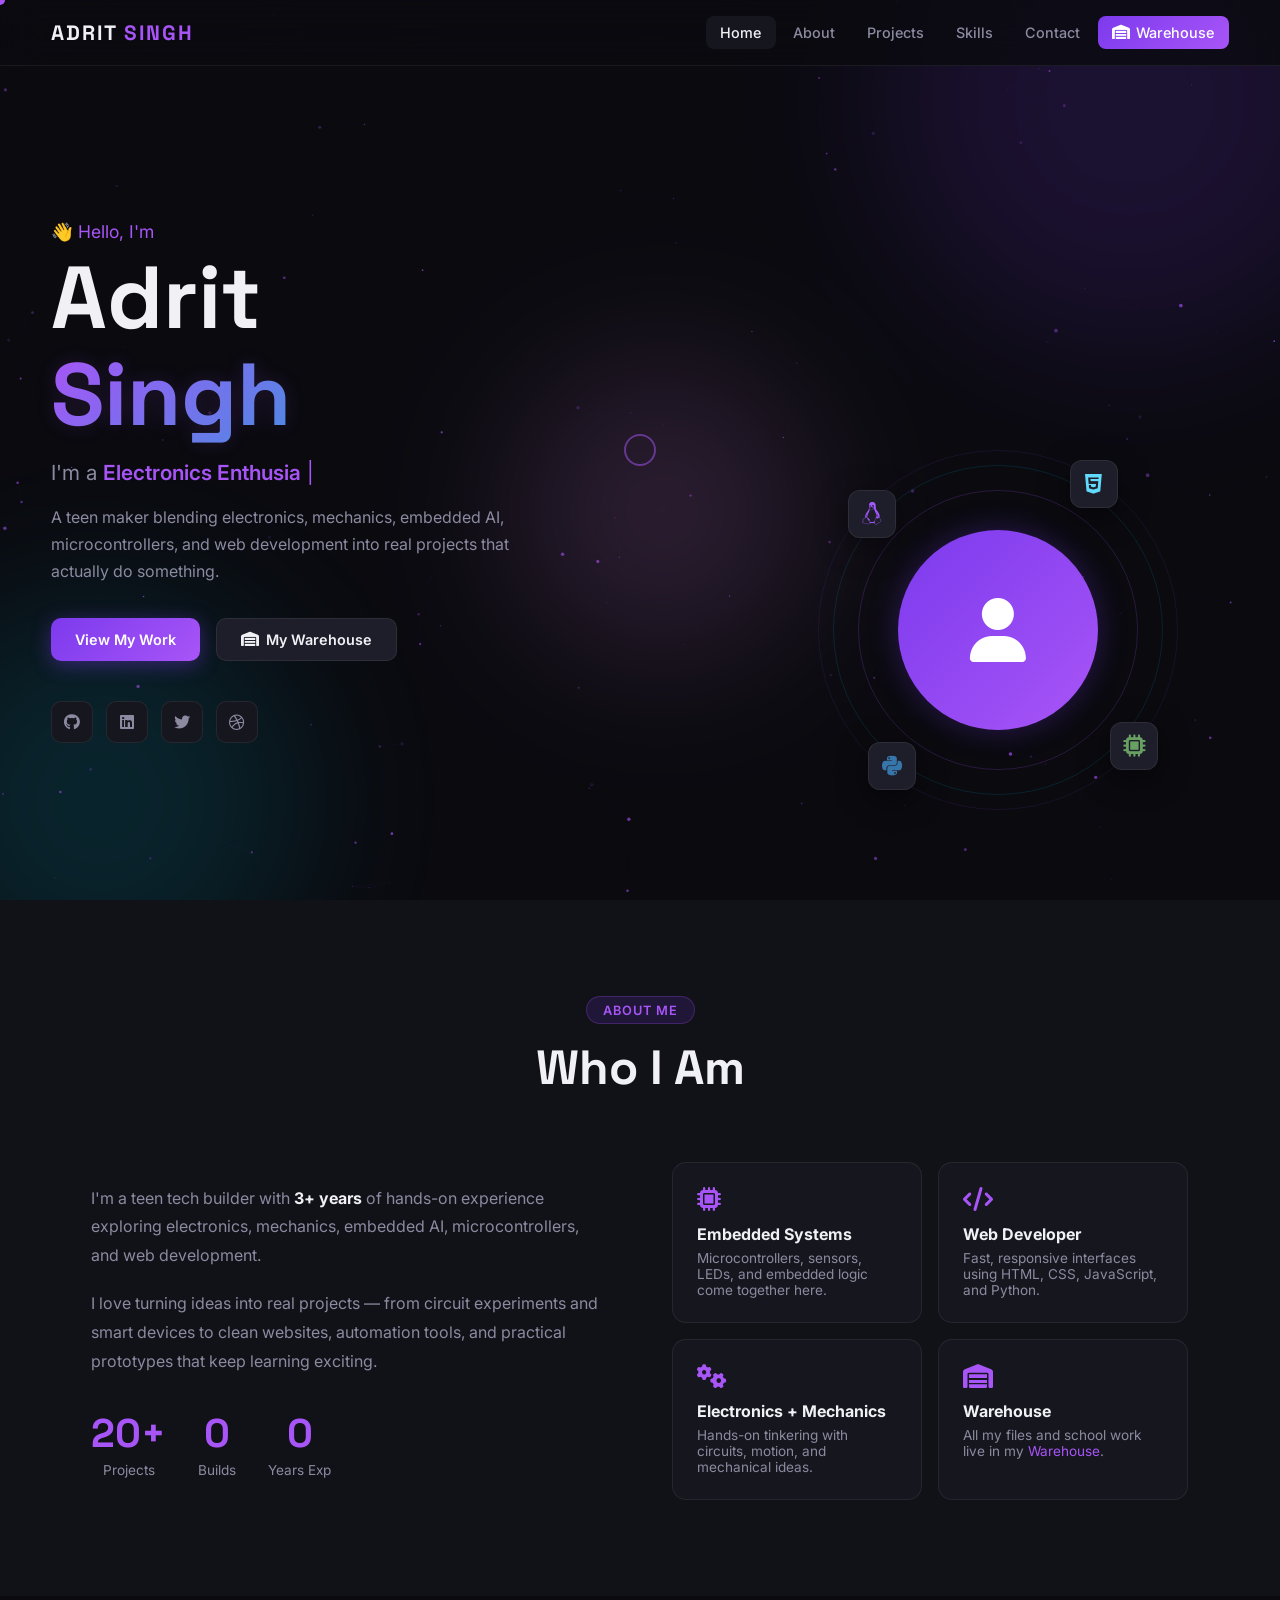
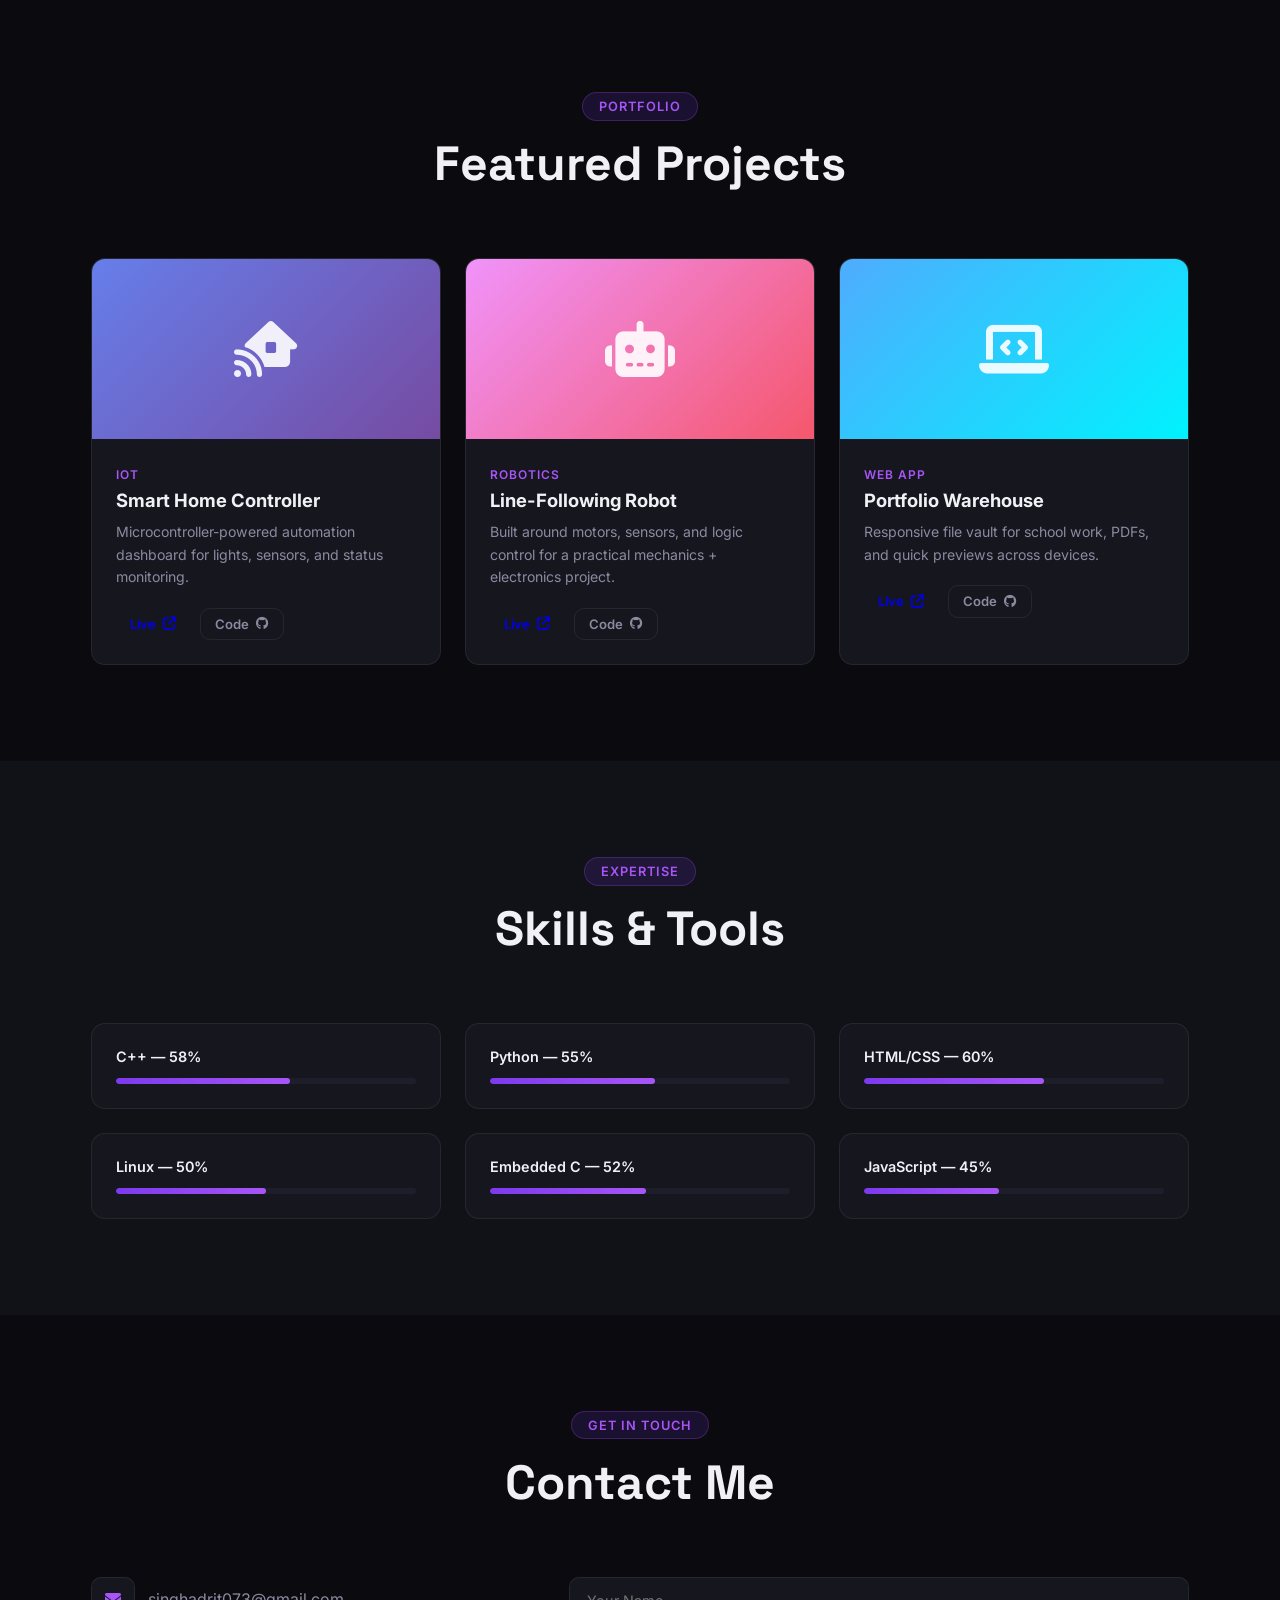
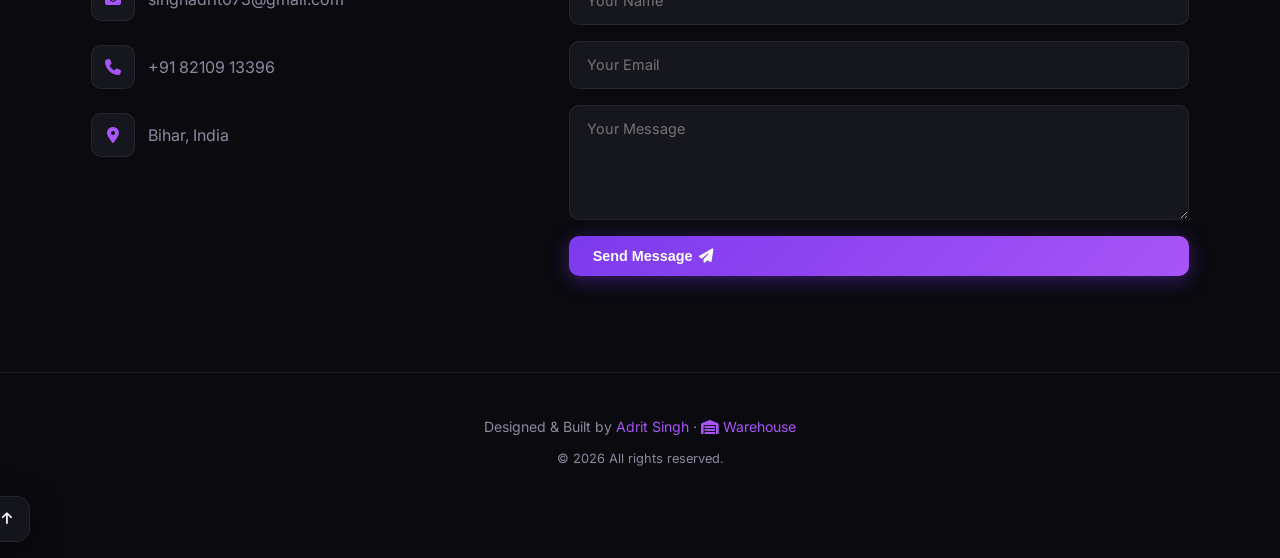
==== index.html @ b6037bd4 "Initial portfolio website" ====
<!DOCTYPE html>
<html lang="en">
<head>
  <meta charset="UTF-8" />
  <meta name="viewport" content="width=device-width, initial-scale=1.0"/>
  <title>Adrit Singh — Portfolio</title>
  <link rel="preconnect" href="https://fonts.googleapis.com">
  <link rel="preconnect" href="https://fonts.gstatic.com" crossorigin>
  <link rel="stylesheet" href="css/style.css"/>
  <link href="https://fonts.googleapis.com/css2?family=Inter:wght@300;400;600;800&family=Space+Grotesk:wght@400;700&display=swap" rel="stylesheet"/>
  <link rel="stylesheet" href="https://cdnjs.cloudflare.com/ajax/libs/font-awesome/6.5.0/css/all.min.css"/>
</head>
<body>

  <div class="preloader" id="preloader" aria-hidden="true">
    <div class="preloader-card">
      <div class="preloader-mark">AS</div>
      <div class="preloader-bar"><span></span></div>
      <p>Loading Adrit Singh’s workspace...</p>
    </div>
  </div>
  <div class="scroll-progress"><span id="scrollProgress"></span></div>

  <!-- ░░ CURSOR ░░ -->
  <div class="cursor"></div>
  <div class="cursor-follower"></div>

  <!-- ░░ NAVBAR ░░ -->
  <nav class="navbar" id="navbar">
    <div class="nav-logo">
      <span class="logo-text">ADRIT <span class="accent">SINGH</span></span>
    </div>
    <ul class="nav-links">
      <li><a href="#home" class="nav-link active">Home</a></li>
      <li><a href="#about" class="nav-link">About</a></li>
      <li><a href="#projects" class="nav-link">Projects</a></li>
      <li><a href="#skills" class="nav-link">Skills</a></li>
      <li><a href="#contact" class="nav-link">Contact</a></li>
      <li><a href="warehouse.html" class="nav-link nav-warehouse"><i class="fa-solid fa-warehouse"></i> Warehouse</a></li>
    </ul>
    <div class="hamburger" id="hamburger">
      <span></span><span></span><span></span>
    </div>
  </nav>

  <!-- ░░ HERO ░░ -->
  <section class="hero" id="home">
    <div class="hero-bg">
      <div class="blob blob-1"></div>
      <div class="blob blob-2"></div>
      <div class="blob blob-3"></div>
      <canvas id="particles"></canvas>
    </div>
    <div class="hero-content">
      <p class="hero-greeting animate-in">👋 Hello, I'm</p>
      <h1 class="hero-name animate-in delay-1">
        <span class="name-first">Adrit</span>
        <span class="name-last">Singh</span>
      </h1>
      <div class="hero-role animate-in delay-2">
        <span class="role-prefix">I'm a </span>
        <span class="typewriter" id="typewriter"></span>
        <span class="cursor-blink">|</span>
      </div>
      <p class="hero-desc animate-in delay-3">
        A teen maker blending electronics, mechanics, embedded AI, microcontrollers, and web development into real projects that actually do something.
      </p>
      <div class="hero-cta animate-in delay-4">
        <a href="#projects" class="btn btn-primary">View My Work</a>
        <a href="warehouse.html" class="btn btn-secondary"><i class="fa-solid fa-warehouse"></i> My Warehouse</a>
      </div>
      <div class="hero-socials animate-in delay-5">
        <a href="#" class="social-icon"><i class="fab fa-github"></i></a>
        <a href="#" class="social-icon"><i class="fab fa-linkedin"></i></a>
        <a href="#" class="social-icon"><i class="fab fa-twitter"></i></a>
        <a href="#" class="social-icon"><i class="fab fa-dribbble"></i></a>
      </div>
    </div>
    <div class="hero-visual animate-in delay-3">
      <div class="avatar-container">
        <div class="avatar-ring ring-1"></div>
        <div class="avatar-ring ring-2"></div>
        <div class="avatar-ring ring-3"></div>
        <div class="avatar-img">
          <i class="fa-solid fa-user"></i>
        </div>
        <div class="tech-bubble b1"><i class="fa-brands fa-html5"></i></div>
        <div class="tech-bubble b2"><i class="fa-solid fa-microchip"></i></div>
        <div class="tech-bubble b3"><i class="fa-brands fa-python"></i></div>
        <div class="tech-bubble b4"><i class="fa-brands fa-linux"></i></div>
      </div>
    </div>
  </section>

  <!-- ░░ ABOUT ░░ -->
  <section class="about section" id="about">
    <div class="container">
      <div class="section-header">
        <span class="section-tag">About Me</span>
        <h2 class="section-title">Who I Am</h2>
      </div>
      <div class="about-grid">
        <div class="about-text">
          <p>I'm a teen tech builder with <strong>3+ years</strong> of hands-on experience exploring electronics, mechanics, embedded AI, microcontrollers, and web development.</p>
          <p>I love turning ideas into real projects — from circuit experiments and smart devices to clean websites, automation tools, and practical prototypes that keep learning exciting.</p>
          <div class="about-stats">
            <div class="stat"><span class="stat-num" data-target="20">0</span><span class="stat-label">Projects</span></div>
            <div class="stat"><span class="stat-num" data-target="12">0</span><span class="stat-label">Builds</span></div>
            <div class="stat"><span class="stat-num" data-target="3">0</span><span class="stat-label">Years Exp</span></div>
          </div>
        </div>
        <div class="about-cards">
          <div class="info-card"><i class="fa-solid fa-microchip"></i><h4>Embedded Systems</h4><p>Microcontrollers, sensors, LEDs, and embedded logic come together here.</p></div>
          <div class="info-card"><i class="fa-solid fa-code"></i><h4>Web Developer</h4><p>Fast, responsive interfaces using HTML, CSS, JavaScript, and Python.</p></div>
          <div class="info-card"><i class="fa-solid fa-gears"></i><h4>Electronics + Mechanics</h4><p>Hands-on tinkering with circuits, motion, and mechanical ideas.</p></div>
          <div class="info-card"><i class="fa-solid fa-warehouse"></i><h4>Warehouse</h4><p>All my files and school work live in my <a href="warehouse.html">Warehouse</a>.</p></div>
        </div>
      </div>
    </div>
  </section>

  <!-- ░░ PROJECTS ░░ -->
  <section class="projects section" id="projects">
    <div class="container">
      <div class="section-header">
        <span class="section-tag">Portfolio</span>
        <h2 class="section-title">Featured Projects</h2>
      </div>
      <div class="projects-grid">
        <div class="project-card" data-tilt>
          <div class="project-img" style="background: linear-gradient(135deg,#667eea,#764ba2)">
            <i class="fa-solid fa-house-signal"></i>
          </div>
          <div class="project-info">
            <span class="project-tag">IoT</span>
            <h3>Smart Home Controller</h3>
            <p>Microcontroller-powered automation dashboard for lights, sensors, and status monitoring.</p>
            <div class="project-links">
              <a href="#" class="btn btn-sm">Live <i class="fa-solid fa-arrow-up-right-from-square"></i></a>
              <a href="#" class="btn btn-sm btn-ghost">Code <i class="fab fa-github"></i></a>
            </div>
          </div>
        </div>
        <div class="project-card" data-tilt>
          <div class="project-img" style="background: linear-gradient(135deg,#f093fb,#f5576c)">
            <i class="fa-solid fa-robot"></i>
          </div>
          <div class="project-info">
            <span class="project-tag">Robotics</span>
            <h3>Line-Following Robot</h3>
            <p>Built around motors, sensors, and logic control for a practical mechanics + electronics project.</p>
            <div class="project-links">
              <a href="#" class="btn btn-sm">Live <i class="fa-solid fa-arrow-up-right-from-square"></i></a>
              <a href="#" class="btn btn-sm btn-ghost">Code <i class="fab fa-github"></i></a>
            </div>
          </div>
        </div>
        <div class="project-card" data-tilt>
          <div class="project-img" style="background: linear-gradient(135deg,#4facfe,#00f2fe)">
            <i class="fa-solid fa-laptop-code"></i>
          </div>
          <div class="project-info">
            <span class="project-tag">Web App</span>
            <h3>Portfolio Warehouse</h3>
            <p>Responsive file vault for school work, PDFs, and quick previews across devices.</p>
            <div class="project-links">
              <a href="#" class="btn btn-sm">Live <i class="fa-solid fa-arrow-up-right-from-square"></i></a>
              <a href="#" class="btn btn-sm btn-ghost">Code <i class="fab fa-github"></i></a>
            </div>
          </div>
        </div>
      </div>
    </div>
  </section>

  <!-- ░░ SKILLS ░░ -->
  <section class="skills section" id="skills">
    <div class="container">
      <div class="section-header">
        <span class="section-tag">Expertise</span>
        <h2 class="section-title">Skills & Tools</h2>
      </div>
      <div class="skills-grid">
        <div class="skill-item" data-skill="C++" data-level="58"><div class="skill-bar"><div class="skill-fill"></div></div></div>
        <div class="skill-item" data-skill="Python" data-level="55"><div class="skill-bar"><div class="skill-fill"></div></div></div>
        <div class="skill-item" data-skill="HTML/CSS" data-level="60"><div class="skill-bar"><div class="skill-fill"></div></div></div>
        <div class="skill-item" data-skill="Linux" data-level="50"><div class="skill-bar"><div class="skill-fill"></div></div></div>
        <div class="skill-item" data-skill="Embedded C" data-level="52"><div class="skill-bar"><div class="skill-fill"></div></div></div>
        <div class="skill-item" data-skill="JavaScript" data-level="45"><div class="skill-bar"><div class="skill-fill"></div></div></div>
      </div>
    </div>
  </section>

  <!-- ░░ CONTACT ░░ -->
  <section class="contact section" id="contact">
    <div class="container">
      <div class="section-header">
        <span class="section-tag">Get In Touch</span>
        <h2 class="section-title">Contact Me</h2>
      </div>
      <div class="contact-grid">
        <div class="contact-info">
          <a class="contact-item" href="mailto:singhadrit073@gmail.com"><i class="fa-solid fa-envelope"></i><span>singhadrit073@gmail.com</span></a>
          <a class="contact-item" href="tel:+918210913396"><i class="fa-solid fa-phone"></i><span>+91 82109 13396</span></a>
          <div class="contact-item"><i class="fa-solid fa-location-dot"></i><span>Bihar, India</span></div>
        </div>
        <form class="contact-form" id="contactForm">
          <input type="text" placeholder="Your Name" class="form-input" required/>
          <input type="email" placeholder="Your Email" class="form-input" required/>
          <textarea placeholder="Your Message" class="form-input form-textarea" rows="5" required></textarea>
          <button type="submit" class="btn btn-primary">Send Message <i class="fa-solid fa-paper-plane"></i></button>
        </form>
      </div>
    </div>
  </section>

  <!-- ░░ FOOTER ░░ -->
  <footer class="footer">
    <p>Designed & Built by <span class="accent">Adrit Singh</span> · <a href="warehouse.html"><i class="fa-solid fa-warehouse"></i> Warehouse</a></p>
    <p class="footer-copy">© 2026 All rights reserved.</p>
  </footer>

  <button class="back-to-top" id="backToTop" aria-label="Back to top"><i class="fa-solid fa-arrow-up"></i></button>

  <script src="js/main.js"></script>
</body>
</html>
---- css/style.css ----
/* ===== RESET & BASE ===== */
*, *::before, *::after { margin: 0; padding: 0; box-sizing: border-box; }

:root {
  --bg:        #0a0a0f;
  --bg2:       #111118;
  --surface:   #16161f;
  --surface2:  #1e1e2a;
  --border:    rgba(255,255,255,0.07);
  --accent:    #7c3aed;
  --accent2:   #a855f7;
  --accent3:   #06b6d4;
  --text:      #f1f0f5;
  --text-muted:#8b8aa0;
  --success:   #10b981;
  --warning:   #f59e0b;
  --danger:    #ef4444;
  --radius:    14px;
  --shadow:    0 8px 32px rgba(0,0,0,0.4);
  --glow:      0 0 30px rgba(124,58,237,0.3);
}

html { scroll-behavior: smooth; }

body {
  font-family: 'Inter', sans-serif;
  background: var(--bg);
  color: var(--text);
  overflow-x: hidden;
  cursor: none;
}

/* ===== SCROLLBAR ===== */
::-webkit-scrollbar { width: 6px; }
::-webkit-scrollbar-track { background: var(--bg); }
::-webkit-scrollbar-thumb { background: var(--accent); border-radius: 3px; }

/* ===== SELECTION ===== */
::selection { background: var(--accent); color: #fff; }

/* ===== CUSTOM CURSOR ===== */
.cursor {
  width: 10px; height: 10px;
  background: var(--accent2);
  border-radius: 50%;
  position: fixed; top: 0; left: 0;
  pointer-events: none;
  z-index: 10000;
  transform: translate(-50%,-50%);
  transition: transform 0.1s, width 0.2s, height 0.2s, background 0.2s;
}
.cursor-follower {
  width: 32px; height: 32px;
  border: 2px solid rgba(168,85,247,0.5);
  border-radius: 50%;
  position: fixed; top: 0; left: 0;
  pointer-events: none;
  z-index: 9999;
  transform: translate(-50%,-50%);
  transition: transform 0.12s ease, width 0.2s, height 0.2s;
}
body:has(a:hover) .cursor,
body:has(button:hover) .cursor { width: 20px; height: 20px; background: var(--accent); }
body:has(a:hover) .cursor-follower,
body:has(button:hover) .cursor-follower { width: 50px; height: 50px; border-color: var(--accent); }

/* ===== NAVBAR ===== */
.navbar {
  position: fixed; top: 0; left: 0; right: 0;
  display: flex; align-items: center; justify-content: space-between;
  padding: 1rem 4%;
  background: rgba(10,10,15,0.8);
  backdrop-filter: blur(20px);
  border-bottom: 1px solid var(--border);
  z-index: 1000;
  transition: all 0.3s;
}
.navbar.scrolled { padding: 0.7rem 4%; box-shadow: var(--shadow); }

.logo-text { font-family: 'Space Grotesk', sans-serif; font-weight: 700; font-size: 1.3rem; letter-spacing: 2px; color: var(--text); }
.accent { color: var(--accent2); }

.nav-links { display: flex; gap: 0.2rem; list-style: none; }
.nav-link {
  display: flex; align-items: center; gap: 0.4rem;
  padding: 0.5rem 0.9rem;
  color: var(--text-muted);
  text-decoration: none;
  border-radius: 8px;
  font-size: 0.9rem;
  font-weight: 500;
  transition: all 0.25s;
}
.nav-link:hover, .nav-link.active { color: var(--text); background: var(--surface); }
.nav-warehouse { background: linear-gradient(135deg,var(--accent),var(--accent2)); color: #fff !important; }
.nav-warehouse:hover { opacity: 0.85; background: linear-gradient(135deg,var(--accent),var(--accent2)) !important; }

.hamburger { display: none; flex-direction: column; gap: 5px; cursor: pointer; }
.hamburger span { width: 24px; height: 2px; background: var(--text); border-radius: 2px; transition: 0.3s; }

/* ===== BUTTONS ===== */
.btn {
  display: inline-flex; align-items: center; gap: 0.4rem;
  padding: 0.75rem 1.5rem;
  border-radius: 10px;
  font-size: 0.9rem; font-weight: 600;
  text-decoration: none;
  border: none; cursor: pointer;
  transition: all 0.25s;
  position: relative; overflow: hidden;
}
.btn::after {
  content: '';
  position: absolute; inset: 0;
  background: rgba(255,255,255,0.1);
  opacity: 0; transition: opacity 0.2s;
}
.btn:hover::after { opacity: 1; }
.btn-primary { background: linear-gradient(135deg,var(--accent),var(--accent2)); color: #fff; box-shadow: 0 4px 20px rgba(124,58,237,0.4); }
.btn-primary:hover { transform: translateY(-2px); box-shadow: 0 8px 30px rgba(124,58,237,0.5); }
.btn-secondary { background: var(--surface2); color: var(--text); border: 1px solid var(--border); }
.btn-secondary:hover { border-color: var(--accent2); transform: translateY(-2px); }
.btn-ghost { background: transparent; color: var(--text-muted); border: 1px solid var(--border); }
.btn-ghost:hover { color: var(--text); border-color: var(--text-muted); }
.btn-sm { padding: 0.45rem 0.9rem; font-size: 0.82rem; }

/* ===== CONTAINER ===== */
.container { max-width: 1200px; margin: 0 auto; padding: 0 4%; }

/* ===== SECTIONS ===== */
.section { padding: 6rem 0; }
.section-header { text-align: center; margin-bottom: 4rem; }
.section-tag {
  display: inline-block;
  padding: 0.35rem 1rem;
  background: rgba(124,58,237,0.15);
  color: var(--accent2);
  border-radius: 20px;
  font-size: 0.8rem; font-weight: 600;
  letter-spacing: 1px; text-transform: uppercase;
  margin-bottom: 0.8rem;
  border: 1px solid rgba(168,85,247,0.25);
}
.section-title { font-family: 'Space Grotesk', sans-serif; font-size: clamp(2rem,4vw,3rem); font-weight: 700; }

/* ===== HERO ===== */
.hero {
  min-height: 100vh;
  display: flex; align-items: center;
  padding: 8rem 4% 4rem;
  position: relative;
  overflow: hidden;
}
.hero-bg { position: absolute; inset: 0; z-index: 0; }
.blob {
  position: absolute;
  border-radius: 50%;
  filter: blur(80px);
  opacity: 0.15;
  animation: blobFloat 8s ease-in-out infinite;
}
.blob-1 { width: 500px; height: 500px; background: var(--accent); top: -150px; right: -100px; animation-delay: 0s; }
.blob-2 { width: 400px; height: 400px; background: var(--accent3); bottom: -100px; left: -100px; animation-delay: 3s; }
.blob-3 { width: 300px; height: 300px; background: #f093fb; top: 40%; left: 40%; animation-delay: 6s; }

@keyframes blobFloat {
  0%,100% { transform: translate(0,0) scale(1); }
  33% { transform: translate(30px,-30px) scale(1.05); }
  66% { transform: translate(-20px,20px) scale(0.95); }
}

#particles { position: absolute; inset: 0; width: 100%; height: 100%; }

.hero-content { position: relative; z-index: 1; max-width: 600px; }
.hero-greeting { font-size: 1.1rem; color: var(--accent2); margin-bottom: 0.5rem; }
.hero-name { font-family: 'Space Grotesk', sans-serif; font-size: clamp(3rem,7vw,5.5rem); font-weight: 800; line-height: 1.1; margin-bottom: 1rem; }
.name-first { display: block; }
.name-last { display: block; background: linear-gradient(135deg,var(--accent2),var(--accent3)); -webkit-background-clip: text; -webkit-text-fill-color: transparent; }
.hero-role { font-size: 1.3rem; color: var(--text-muted); margin-bottom: 1.2rem; }
.typewriter { color: var(--accent2); font-weight: 600; }
.cursor-blink { animation: blink 1s step-end infinite; color: var(--accent2); }
@keyframes blink { 0%,100%{opacity:1} 50%{opacity:0} }
.hero-desc { color: var(--text-muted); line-height: 1.7; margin-bottom: 2rem; max-width: 480px; }
.hero-cta { display: flex; gap: 1rem; flex-wrap: wrap; margin-bottom: 2.5rem; }

.hero-socials { display: flex; gap: 0.8rem; }
.social-icon {
  width: 42px; height: 42px;
  display: flex; align-items: center; justify-content: center;
  background: var(--surface); border: 1px solid var(--border);
  border-radius: 10px; color: var(--text-muted);
  text-decoration: none; font-size: 1rem;
  transition: all 0.25s;
}
.social-icon:hover { background: var(--accent); border-color: var(--accent); color: #fff; transform: translateY(-3px); }

.hero-visual { position: absolute; right: 8%; top: 50%; transform: translateY(-50%); z-index: 1; }
.avatar-container { position: relative; width: 360px; height: 360px; display: flex; align-items: center; justify-content: center; }
.avatar-ring {
  position: absolute; border-radius: 50%;
  border: 1px solid rgba(168,85,247,0.2);
  animation: ringPulse 3s ease-in-out infinite;
}
.ring-1 { width: 280px; height: 280px; animation-delay: 0s; }
.ring-2 { width: 330px; height: 330px; animation-delay: 1s; border-color: rgba(6,182,212,0.15); }
.ring-3 { width: 360px; height: 360px; animation-delay: 2s; border-color: rgba(168,85,247,0.1); }
@keyframes ringPulse { 0%,100%{transform:scale(1);opacity:0.5} 50%{transform:scale(1.03);opacity:1} }

.avatar-img {
  width: 200px; height: 200px;
  background: linear-gradient(135deg,var(--accent),var(--accent2));
  border-radius: 50%;
  display: flex; align-items: center; justify-content: center;
  font-size: 4rem; color: #fff;
  box-shadow: var(--glow);
}
.tech-bubble {
  position: absolute;
  width: 48px; height: 48px;
  background: var(--surface2);
  border: 1px solid var(--border);
  border-radius: 12px;
  display: flex; align-items: center; justify-content: center;
  font-size: 1.4rem;
  animation: techFloat 4s ease-in-out infinite;
  box-shadow: var(--shadow);
}
.b1 { top: 10px; right: 60px; color: #61dafb; animation-delay: 0s; }
.b2 { bottom: 40px; right: 20px; color: #68a063; animation-delay: 1s; }
.b3 { bottom: 20px; left: 50px; color: #3776ab; animation-delay: 2s; }
.b4 { top: 40px; left: 30px; color: #a259ff; animation-delay: 0.5s; }
@keyframes techFloat { 0%,100%{transform:translateY(0)} 50%{transform:translateY(-10px)} }

/* ===== ABOUT ===== */
.about { background: var(--bg2); }
.about-grid { display: grid; grid-template-columns: 1fr 1fr; gap: 4rem; align-items: center; }
.about-text p { color: var(--text-muted); line-height: 1.8; margin-bottom: 1.2rem; }
.about-text strong { color: var(--text); }
.about-stats { display: flex; gap: 2rem; margin-top: 2rem; }
.stat { text-align: center; }
.stat-num { display: block; font-family: 'Space Grotesk', sans-serif; font-size: 2.5rem; font-weight: 700; color: var(--accent2); }
.stat-label { font-size: 0.85rem; color: var(--text-muted); }
.about-cards { display: grid; grid-template-columns: 1fr 1fr; gap: 1rem; }
.info-card {
  background: var(--surface);
  border: 1px solid var(--border);
  border-radius: var(--radius);
  padding: 1.5rem;
  transition: all 0.3s;
}
.info-card:hover { border-color: var(--accent2); transform: translateY(-4px); box-shadow: var(--glow); }
.info-card i { font-size: 1.5rem; color: var(--accent2); margin-bottom: 0.8rem; display: block; }
.info-card h4 { font-size: 1rem; margin-bottom: 0.4rem; }
.info-card p { font-size: 0.85rem; color: var(--text-muted); }
.info-card a { color: var(--accent2); text-decoration: none; }

/* ===== PROJECTS ===== */
.projects-grid { display: grid; grid-template-columns: repeat(auto-fit,minmax(320px,1fr)); gap: 1.5rem; }
.project-card {
  background: var(--surface);
  border: 1px solid var(--border);
  border-radius: var(--radius);
  overflow: hidden;
  transition: all 0.35s;
}
.project-card:hover { transform: translateY(-8px); border-color: rgba(168,85,247,0.4); box-shadow: 0 20px 60px rgba(0,0,0,0.4); }
.project-img {
  height: 180px;
  display: flex; align-items: center; justify-content: center;
  font-size: 3.5rem; color: rgba(255,255,255,0.9);
}
.project-info { padding: 1.5rem; }
.project-tag { font-size: 0.75rem; color: var(--accent2); font-weight: 600; text-transform: uppercase; letter-spacing: 1px; }
.project-info h3 { font-size: 1.15rem; margin: 0.4rem 0 0.6rem; }
.project-info p { font-size: 0.88rem; color: var(--text-muted); margin-bottom: 1.2rem; line-height: 1.6; }
.project-links { display: flex; gap: 0.6rem; }

/* ===== SKILLS ===== */
.skills { background: var(--bg2); }
.skills-grid { display: grid; grid-template-columns: repeat(auto-fit,minmax(280px,1fr)); gap: 1.5rem; }
.skill-item { background: var(--surface); border: 1px solid var(--border); border-radius: var(--radius); padding: 1.5rem; }
.skill-item::before { content: attr(data-skill) ' — ' attr(data-level) '%'; display: flex; justify-content: space-between; font-size: 0.9rem; font-weight: 600; margin-bottom: 0.8rem; }
.skill-bar { height: 6px; background: var(--surface2); border-radius: 3px; overflow: hidden; }
.skill-fill { height: 100%; background: linear-gradient(90deg,var(--accent),var(--accent2)); border-radius: 3px; width: 0; transition: width 1.2s ease; }

/* ===== CONTACT ===== */
.contact-grid { display: grid; grid-template-columns: 1fr 1.5fr; gap: 4rem; align-items: start; }
.contact-item { display: flex; align-items: center; gap: 1rem; margin-bottom: 1.5rem; }
.contact-item i { width: 44px; height: 44px; background: var(--surface); border: 1px solid var(--border); border-radius: 10px; display: flex; align-items: center; justify-content: center; color: var(--accent2); }
.contact-item span { color: var(--text-muted); }
.contact-form { display: flex; flex-direction: column; gap: 1rem; }
.form-input {
  background: var(--surface); border: 1px solid var(--border);
  border-radius: 10px; padding: 0.9rem 1.1rem;
  color: var(--text); font-size: 0.9rem; font-family: inherit;
  transition: border-color 0.25s;
  width: 100%;
}
.form-input:focus { outline: none; border-color: var(--accent2); }
.form-textarea { resize: vertical; }

/* ===== FOOTER ===== */
.footer {
  padding: 2.5rem 4%;
  text-align: center;
  border-top: 1px solid var(--border);
  color: var(--text-muted);
  font-size: 0.88rem;
  line-height: 2;
}
.footer a { color: var(--accent2); text-decoration: none; }
.footer-copy { font-size: 0.8rem; margin-top: 0.3rem; }

/* ===== ANIMATIONS ===== */
.animate-in { opacity: 0; transform: translateY(30px); animation: slideUp 0.7s forwards; }
.delay-1 { animation-delay: 0.15s; }
.delay-2 { animation-delay: 0.3s; }
.delay-3 { animation-delay: 0.45s; }
.delay-4 { animation-delay: 0.6s; }
.delay-5 { animation-delay: 0.75s; }
@keyframes slideUp { to { opacity: 1; transform: translateY(0); } }

/* ===== RESPONSIVE ===== */
@media(max-width:900px) {
  .hero { flex-direction: column; text-align: center; }
  .hero-content { max-width: 100%; }
  .hero-visual { position: relative; right: auto; top: auto; transform: none; margin-top: 3rem; }
  .hero-cta, .hero-socials { justify-content: center; }
  .about-grid, .contact-grid { grid-template-columns: 1fr; }
  .about-stats { justify-content: center; }
}
@media(max-width:768px) {
  .nav-links { display: none; position: fixed; inset: 0; top: 70px; background: var(--bg); flex-direction: column; align-items: center; justify-content: center; gap: 1.5rem; }
  .nav-links.open { display: flex; }
  .hamburger { display: flex; }
  .hero-visual { display: none; }
}

/* ===== INTERACTIVE ENHANCEMENTS ===== */
.preloader {
  position: fixed;
  inset: 0;
  z-index: 20000;
  display: grid;
  place-items: center;
  background: radial-gradient(circle at center, rgba(124,58,237,0.18), rgba(10,10,15,0.98) 55%);
  backdrop-filter: blur(18px);
  transition: opacity 0.45s ease, visibility 0.45s ease;
}
.preloader.hide { opacity: 0; visibility: hidden; pointer-events: none; }
.preloader-card {
  width: min(420px, 90vw);
  border: 1px solid var(--border);
  border-radius: 24px;
  background: rgba(22,22,31,0.9);
  box-shadow: 0 20px 60px rgba(0,0,0,0.5);
  padding: 2rem;
  text-align: center;
}
.preloader-mark {
  width: 82px; height: 82px;
  border-radius: 22px;
  margin: 0 auto 1rem;
  display: grid; place-items: center;
  font-family: 'Space Grotesk', sans-serif;
  font-size: 1.7rem;
  font-weight: 800;
  letter-spacing: 1px;
  background: linear-gradient(135deg,var(--accent),var(--accent2));
  box-shadow: var(--glow);
}
.preloader-card p { margin-top: 1rem; color: var(--text-muted); }
.preloader-bar {
  height: 7px;
  background: rgba(255,255,255,0.08);
  border-radius: 999px;
  overflow: hidden;
}
.preloader-bar span {
  display: block;
  width: 42%;
  height: 100%;
  border-radius: inherit;
  background: linear-gradient(90deg,var(--accent),var(--accent2),var(--accent3));
  animation: preloadMove 1.2s ease-in-out infinite;
}
@keyframes preloadMove {
  0% { transform: translateX(-110%); }
  100% { transform: translateX(260%); }
}
.scroll-progress {
  position: fixed;
  top: 0; left: 0;
  width: 100%;
  height: 3px;
  z-index: 15000;
  background: transparent;
}
.scroll-progress span {
  display: block;
  width: 0%;
  height: 100%;
  background: linear-gradient(90deg,var(--accent),var(--accent2),var(--accent3));
  box-shadow: 0 0 16px rgba(168,85,247,0.6);
}
.back-to-top {
  position: fixed;
  right: 1rem;
  bottom: 1rem;
  width: 46px;
  height: 46px;
  border-radius: 14px;
  border: 1px solid var(--border);
  background: rgba(22,22,31,0.9);
  color: var(--text);
  display: grid;
  place-items: center;
  box-shadow: var(--shadow);
  cursor: pointer;
  opacity: 0;
  pointer-events: none;
  transform: translateY(12px);
  transition: all 0.25s ease;
  z-index: 12000;
}
.back-to-top.show {
  opacity: 1;
  pointer-events: auto;
  transform: translateY(0);
}
.ripple {
  position: absolute;
  width: 18px;
  height: 18px;
  border-radius: 50%;
  background: rgba(255,255,255,0.3);
  transform: translate(-50%, -50%) scale(0);
  animation: rippleAnim 0.7s ease-out;
  pointer-events: none;
}
@keyframes rippleAnim {
  to { transform: translate(-50%, -50%) scale(18); opacity: 0; }
}
.hero-name, .wh-title { text-wrap: balance; }
.hero-name .name-last, .wh-title .accent { text-shadow: 0 0 20px rgba(168,85,247,0.16); }
.social-icon, .nav-link, .btn, .view-btn, .filter-btn, .file-action-btn, .hamburger, .back-to-top { position: relative; overflow: hidden; }
.project-card, .info-card, .file-card { will-change: transform; }
.contact-info .contact-item {
  display: flex;
  align-items: center;
  gap: 0.8rem;
  text-decoration: none;
  color: inherit;
}
.contact-info .contact-item:hover span { color: var(--text); }
.contact-info .contact-item span { transition: color 0.25s; }
@media (hover: none), (pointer: coarse) {
  body { cursor: auto; }
  .cursor, .cursor-follower { display: none !important; }
  .btn, .nav-link, .social-icon, .view-btn, .filter-btn, .file-action-btn, .back-to-top {
    min-height: 44px;
  }
  .project-card, .file-card {
    transition: transform 0.25s, box-shadow 0.25s, border-color 0.25s;
  }
}
@media (min-width: 1600px) {
  .container { max-width: 1400px; }
  .hero { padding-top: 9rem; }
  .hero-visual { right: 10%; }
  .avatar-container { width: 420px; height: 420px; }
  .avatar-img { width: 220px; height: 220px; }
}
@media (max-width: 1024px) {
  .about-grid { gap: 2.5rem; }
  .hero-visual { right: 3%; }
  .avatar-container { transform: scale(0.9); }
}
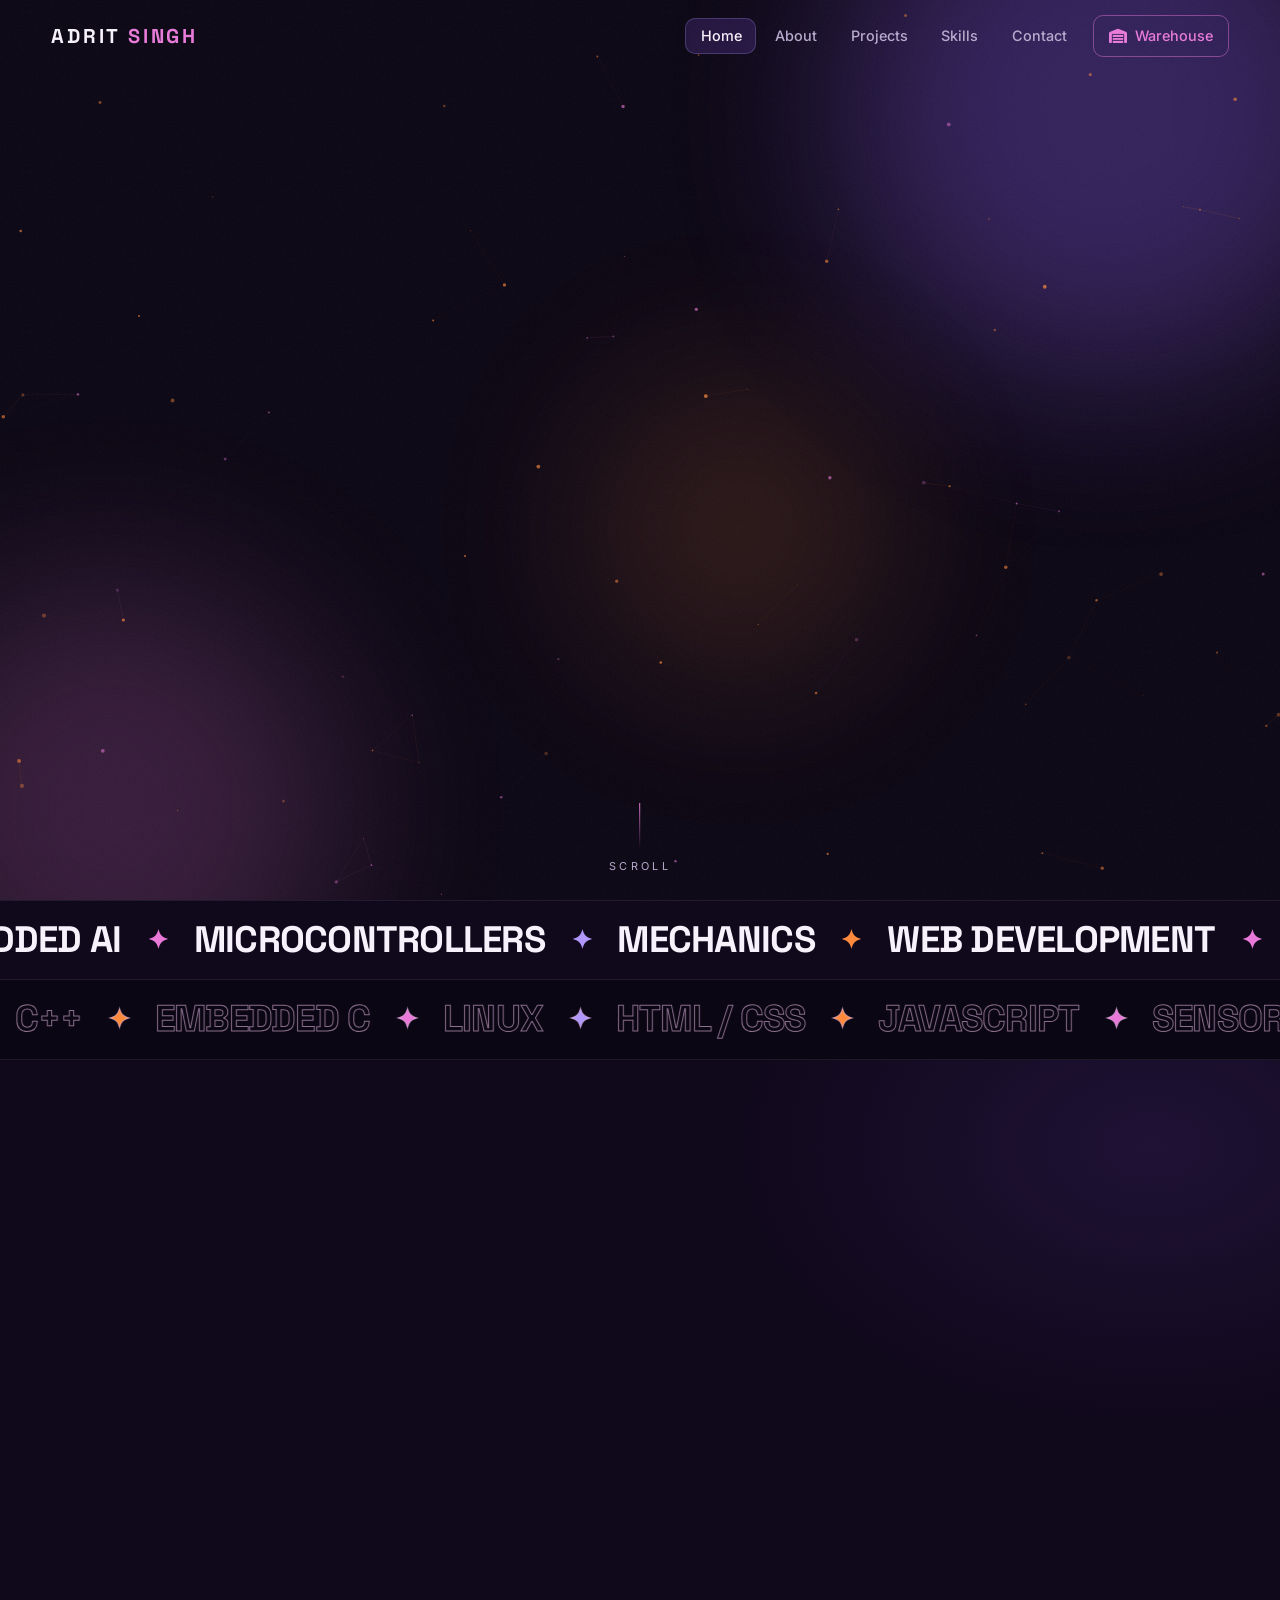
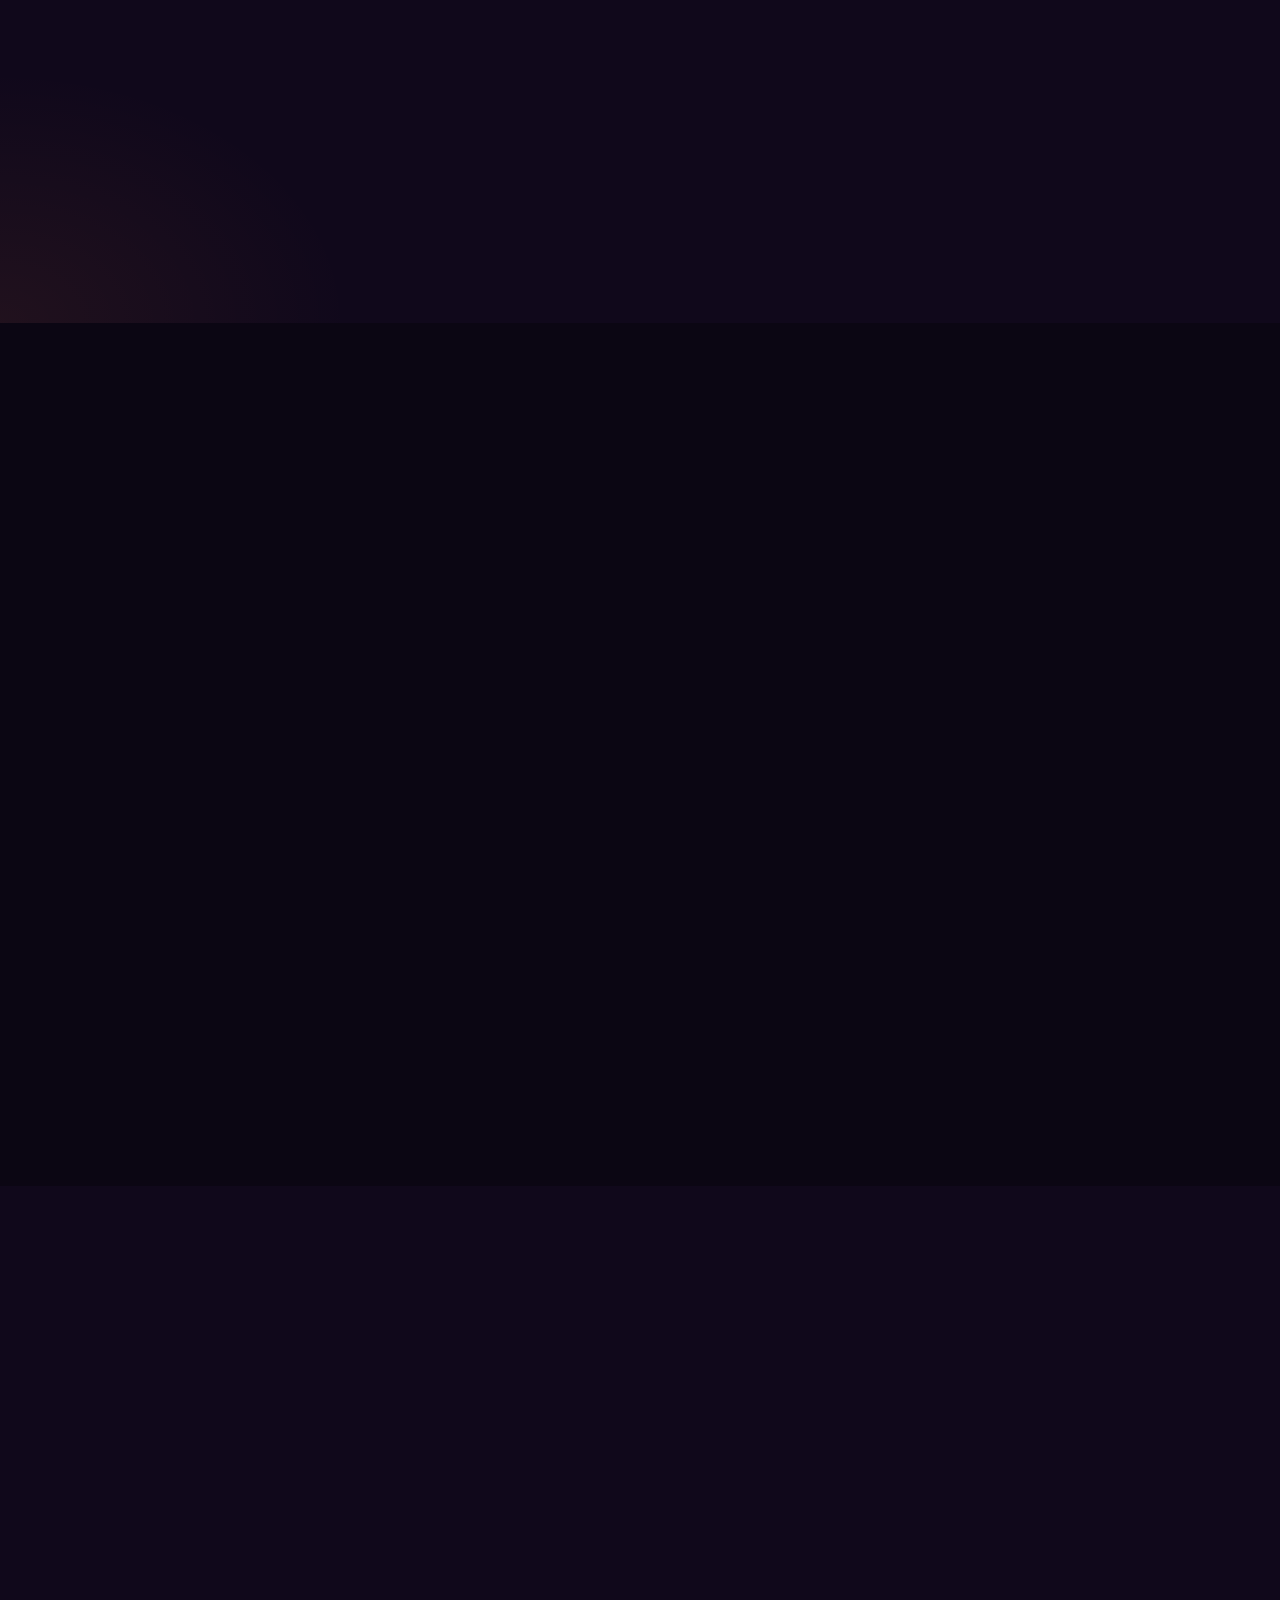
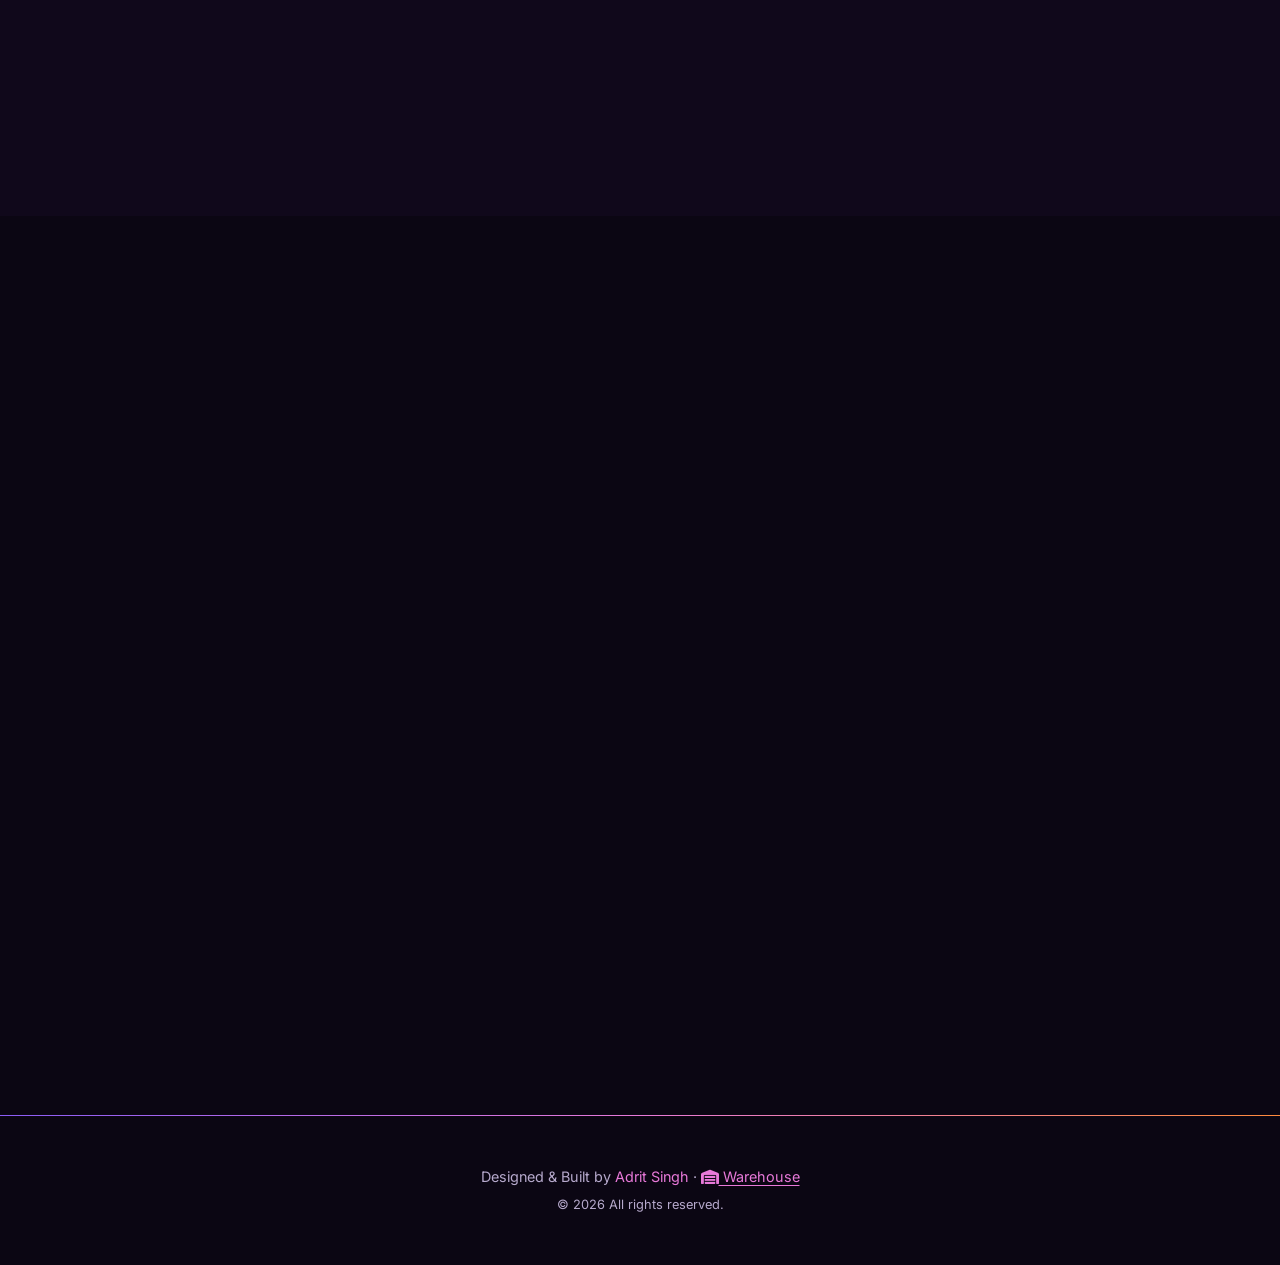
==== commit 3c451215: "Orchid/violet/orange theme with motion system; warehouse fixes - New design tokens, preloader, split" ====
--- a/index.html
+++ b/index.html
@@ -4,223 +4,242 @@
   <meta charset="UTF-8" />
   <meta name="viewport" content="width=device-width, initial-scale=1.0"/>
   <title>Adrit Singh — Portfolio</title>
+  <meta name="description" content="Adrit Singh — a teen maker blending electronics, mechanics, embedded AI, microcontrollers and web development into real projects."/>
+  <meta name="theme-color" content="#0b0613"/>
+  <link rel="icon" href="data:image/svg+xml,%3Csvg xmlns='http://www.w3.org/2000/svg' viewBox='0 0 64 64'%3E%3Crect width='64' height='64' rx='16' fill='%230b0613'/%3E%3Ctext x='32' y='43' font-family='Arial' font-weight='800' font-size='30' text-anchor='middle' fill='%23e879d9'%3EAS%3C/text%3E%3C/svg%3E"/>
+  <script>
+    document.documentElement.classList.add('js');
+    try { if (sessionStorage.getItem('as-visited')) document.documentElement.classList.add('skip-preload'); } catch (e) {}
+  </script>
+  <noscript><style>.preloader{display:none}</style></noscript>
   <link rel="preconnect" href="https://fonts.googleapis.com">
   <link rel="preconnect" href="https://fonts.gstatic.com" crossorigin>
+  <link href="https://fonts.googleapis.com/css2?family=Inter:wght@300;400;500;600;800&family=Space+Grotesk:wght@400;500;700&display=swap" rel="stylesheet"/>
+  <link rel="stylesheet" href="https://cdnjs.cloudflare.com/ajax/libs/font-awesome/6.5.0/css/all.min.css"/>
   <link rel="stylesheet" href="css/style.css"/>
-  <link href="https://fonts.googleapis.com/css2?family=Inter:wght@300;400;600;800&family=Space+Grotesk:wght@400;700&display=swap" rel="stylesheet"/>
-  <link rel="stylesheet" href="https://cdnjs.cloudflare.com/ajax/libs/font-awesome/6.5.0/css/all.min.css"/>
 </head>
 <body>
 
   <div class="preloader" id="preloader" aria-hidden="true">
-    <div class="preloader-card">
-      <div class="preloader-mark">AS</div>
-      <div class="preloader-bar"><span></span></div>
-      <p>Loading Adrit Singh’s workspace...</p>
+    <div class="pl-inner">
+      <div class="pl-mark"><span>A</span><span>S</span></div>
+      <div class="pl-line"><span id="plBar"></span></div>
+      <p class="pl-count"><span id="plNum">0</span>%</p>
     </div>
   </div>
-  <div class="scroll-progress"><span id="scrollProgress"></span></div>
-
-  <!-- ░░ CURSOR ░░ -->
-  <div class="cursor"></div>
-  <div class="cursor-follower"></div>
-
-  <!-- ░░ NAVBAR ░░ -->
-  <nav class="navbar" id="navbar">
-    <div class="nav-logo">
+  <div class="scroll-progress" aria-hidden="true"><span id="scrollProgress"></span></div>
+
+  <div class="cursor" aria-hidden="true"></div>
+  <div class="cursor-follower" aria-hidden="true"></div>
+
+  <!-- NAVBAR -->
+  <nav class="navbar" id="navbar" aria-label="Main">
+    <a class="nav-logo" href="#home" aria-label="Adrit Singh — home">
       <span class="logo-text">ADRIT <span class="accent">SINGH</span></span>
-    </div>
-    <ul class="nav-links">
-      <li><a href="#home" class="nav-link active">Home</a></li>
-      <li><a href="#about" class="nav-link">About</a></li>
-      <li><a href="#projects" class="nav-link">Projects</a></li>
-      <li><a href="#skills" class="nav-link">Skills</a></li>
-      <li><a href="#contact" class="nav-link">Contact</a></li>
-      <li><a href="warehouse.html" class="nav-link nav-warehouse"><i class="fa-solid fa-warehouse"></i> Warehouse</a></li>
+    </a>
+    <ul class="nav-links" id="navLinks">
+      <li style="--i:0"><a href="#home" class="nav-link active">Home</a></li>
+      <li style="--i:1"><a href="#about" class="nav-link">About</a></li>
+      <li style="--i:2"><a href="#projects" class="nav-link">Projects</a></li>
+      <li style="--i:3"><a href="#skills" class="nav-link">Skills</a></li>
+      <li style="--i:4"><a href="#contact" class="nav-link">Contact</a></li>
+      <li style="--i:5"><a href="warehouse.html" class="nav-link nav-warehouse"><i class="fa-solid fa-warehouse" aria-hidden="true"></i> Warehouse</a></li>
     </ul>
-    <div class="hamburger" id="hamburger">
+    <button class="hamburger" id="hamburger" type="button" aria-label="Open menu" aria-expanded="false" aria-controls="navLinks">
       <span></span><span></span><span></span>
-    </div>
+    </button>
   </nav>
 
-  <!-- ░░ HERO ░░ -->
+  <main>
+  <!-- HERO -->
   <section class="hero" id="home">
-    <div class="hero-bg">
+    <div class="hero-bg" aria-hidden="true">
       <div class="blob blob-1"></div>
       <div class="blob blob-2"></div>
       <div class="blob blob-3"></div>
       <canvas id="particles"></canvas>
     </div>
-    <div class="hero-content">
-      <p class="hero-greeting animate-in">👋 Hello, I'm</p>
-      <h1 class="hero-name animate-in delay-1">
-        <span class="name-first">Adrit</span>
-        <span class="name-last">Singh</span>
+
+    <div class="hero-content" data-stagger>
+      <p class="hero-greeting" data-reveal><span class="line"></span>Hello, I'm</p>
+      <h1 class="hero-name" data-split aria-label="Adrit Singh">
+        <span class="name-line name-first" aria-hidden="true">Adrit</span>
+        <span class="name-line name-last" aria-hidden="true">Singh</span>
       </h1>
-      <div class="hero-role animate-in delay-2">
-        <span class="role-prefix">I'm a </span>
-        <span class="typewriter" id="typewriter"></span>
-        <span class="cursor-blink">|</span>
-      </div>
-      <p class="hero-desc animate-in delay-3">
+      <div class="hero-role" data-reveal>
+        <span class="role-prefix">I'm a </span><span class="typewriter" id="typewriter">Web Developer</span><span class="cursor-blink" aria-hidden="true">|</span>
+      </div>
+      <p class="hero-desc" data-reveal>
         A teen maker blending electronics, mechanics, embedded AI, microcontrollers, and web development into real projects that actually do something.
       </p>
-      <div class="hero-cta animate-in delay-4">
-        <a href="#projects" class="btn btn-primary">View My Work</a>
-        <a href="warehouse.html" class="btn btn-secondary"><i class="fa-solid fa-warehouse"></i> My Warehouse</a>
-      </div>
-      <div class="hero-socials animate-in delay-5">
-        <a href="#" class="social-icon"><i class="fab fa-github"></i></a>
-        <a href="#" class="social-icon"><i class="fab fa-linkedin"></i></a>
-        <a href="#" class="social-icon"><i class="fab fa-twitter"></i></a>
-        <a href="#" class="social-icon"><i class="fab fa-dribbble"></i></a>
-      </div>
-    </div>
-    <div class="hero-visual animate-in delay-3">
+      <div class="hero-cta" data-reveal>
+        <a href="#projects" class="btn btn-primary" data-magnetic>View My Work <i class="fa-solid fa-arrow-down" aria-hidden="true"></i></a>
+        <a href="warehouse.html" class="btn btn-secondary" data-magnetic><i class="fa-solid fa-warehouse" aria-hidden="true"></i> My Warehouse</a>
+      </div>
+      <div class="hero-socials" data-reveal>
+        <a href="#" class="social-icon" data-magnetic aria-label="GitHub"><i class="fab fa-github" aria-hidden="true"></i></a>
+        <a href="#" class="social-icon" data-magnetic aria-label="LinkedIn"><i class="fab fa-linkedin" aria-hidden="true"></i></a>
+        <a href="#" class="social-icon" data-magnetic aria-label="Twitter"><i class="fab fa-twitter" aria-hidden="true"></i></a>
+        <a href="#" class="social-icon" data-magnetic aria-label="Dribbble"><i class="fab fa-dribbble" aria-hidden="true"></i></a>
+      </div>
+    </div>
+
+    <div class="hero-visual" data-reveal="scale" aria-hidden="true">
       <div class="avatar-container">
         <div class="avatar-ring ring-1"></div>
         <div class="avatar-ring ring-2"></div>
-        <div class="avatar-ring ring-3"></div>
-        <div class="avatar-img">
-          <i class="fa-solid fa-user"></i>
-        </div>
-        <div class="tech-bubble b1"><i class="fa-brands fa-html5"></i></div>
-        <div class="tech-bubble b2"><i class="fa-solid fa-microchip"></i></div>
-        <div class="tech-bubble b3"><i class="fa-brands fa-python"></i></div>
-        <div class="tech-bubble b4"><i class="fa-brands fa-linux"></i></div>
-      </div>
-    </div>
-  </section>
-
-  <!-- ░░ ABOUT ░░ -->
+        <div class="avatar-spin"></div>
+        <div class="avatar-img"><i class="fa-solid fa-user"></i></div>
+        <div class="orbit orbit-1">
+          <div class="orbit-item" style="--a:-40deg;--r:min(190px,36vw)"><div class="tech-bubble b1"><i class="fa-brands fa-html5"></i></div></div>
+          <div class="orbit-item" style="--a:140deg;--r:min(190px,36vw)"><div class="tech-bubble b3"><i class="fa-brands fa-python"></i></div></div>
+        </div>
+        <div class="orbit orbit-2">
+          <div class="orbit-item" style="--a:50deg;--r:min(190px,36vw)"><div class="tech-bubble b2"><i class="fa-solid fa-microchip"></i></div></div>
+          <div class="orbit-item" style="--a:230deg;--r:min(190px,36vw)"><div class="tech-bubble b4"><i class="fa-brands fa-linux"></i></div></div>
+        </div>
+      </div>
+    </div>
+
+    <a class="scroll-cue" href="#about" aria-label="Scroll to About"><span></span>Scroll</a>
+  </section>
+
+  <!-- MARQUEE BAND -->
+  <div class="marquee" aria-hidden="true">
+    <div class="marquee-track" data-speed="1">
+      <span>Electronics</span><span>Embedded AI</span><span>Microcontrollers</span><span>Mechanics</span><span>Web Development</span><span>Python</span>
+    </div>
+  </div>
+  <div class="marquee marquee-alt" aria-hidden="true">
+    <div class="marquee-track" data-speed="-1">
+      <span>C++</span><span>Embedded C</span><span>Linux</span><span>HTML / CSS</span><span>JavaScript</span><span>Sensors</span>
+    </div>
+  </div>
+
+  <!-- ABOUT -->
   <section class="about section" id="about">
     <div class="container">
-      <div class="section-header">
-        <span class="section-tag">About Me</span>
-        <h2 class="section-title">Who I Am</h2>
+      <div class="section-header" data-split-words>
+        <span class="section-tag" data-reveal><b>01</b> About Me</span>
+        <h2 class="section-title" data-reveal>Who <em>I Am</em></h2>
       </div>
       <div class="about-grid">
         <div class="about-text">
-          <p>I'm a teen tech builder with <strong>3+ years</strong> of hands-on experience exploring electronics, mechanics, embedded AI, microcontrollers, and web development.</p>
-          <p>I love turning ideas into real projects — from circuit experiments and smart devices to clean websites, automation tools, and practical prototypes that keep learning exciting.</p>
-          <div class="about-stats">
+          <p data-reveal="left">I'm a teen tech builder with <strong>3+ years</strong> of hands-on experience exploring electronics, mechanics, embedded AI, microcontrollers, and web development.</p>
+          <p data-reveal="left" style="--d:100ms">I love turning ideas into real projects — from circuit experiments and smart devices to clean websites, automation tools, and practical prototypes that keep learning exciting.</p>
+          <div class="about-stats" data-reveal="left" style="--d:200ms">
             <div class="stat"><span class="stat-num" data-target="20">0</span><span class="stat-label">Projects</span></div>
             <div class="stat"><span class="stat-num" data-target="12">0</span><span class="stat-label">Builds</span></div>
             <div class="stat"><span class="stat-num" data-target="3">0</span><span class="stat-label">Years Exp</span></div>
           </div>
         </div>
-        <div class="about-cards">
-          <div class="info-card"><i class="fa-solid fa-microchip"></i><h4>Embedded Systems</h4><p>Microcontrollers, sensors, LEDs, and embedded logic come together here.</p></div>
-          <div class="info-card"><i class="fa-solid fa-code"></i><h4>Web Developer</h4><p>Fast, responsive interfaces using HTML, CSS, JavaScript, and Python.</p></div>
-          <div class="info-card"><i class="fa-solid fa-gears"></i><h4>Electronics + Mechanics</h4><p>Hands-on tinkering with circuits, motion, and mechanical ideas.</p></div>
-          <div class="info-card"><i class="fa-solid fa-warehouse"></i><h4>Warehouse</h4><p>All my files and school work live in my <a href="warehouse.html">Warehouse</a>.</p></div>
-        </div>
-      </div>
-    </div>
-  </section>
-
-  <!-- ░░ PROJECTS ░░ -->
+        <div class="about-cards" data-stagger>
+          <div class="info-card" data-reveal="scale" data-spot data-tilt><i class="fa-solid fa-microchip" aria-hidden="true"></i><h3>Embedded Systems</h3><p>Microcontrollers, sensors, LEDs, and embedded logic come together here.</p></div>
+          <div class="info-card" data-reveal="scale" data-spot data-tilt><i class="fa-solid fa-code" aria-hidden="true"></i><h3>Web Developer</h3><p>Fast, responsive interfaces using HTML, CSS, JavaScript, and Python.</p></div>
+          <div class="info-card" data-reveal="scale" data-spot data-tilt><i class="fa-solid fa-gears" aria-hidden="true"></i><h3>Electronics + Mechanics</h3><p>Hands-on tinkering with circuits, motion, and mechanical ideas.</p></div>
+          <div class="info-card" data-reveal="scale" data-spot data-tilt><i class="fa-solid fa-warehouse" aria-hidden="true"></i><h3>Warehouse</h3><p>All my files and school work live in my <a href="warehouse.html">Warehouse</a>.</p></div>
+        </div>
+      </div>
+    </div>
+  </section>
+
+  <!-- PROJECTS -->
   <section class="projects section" id="projects">
     <div class="container">
-      <div class="section-header">
-        <span class="section-tag">Portfolio</span>
-        <h2 class="section-title">Featured Projects</h2>
-      </div>
-      <div class="projects-grid">
-        <div class="project-card" data-tilt>
-          <div class="project-img" style="background: linear-gradient(135deg,#667eea,#764ba2)">
-            <i class="fa-solid fa-house-signal"></i>
-          </div>
+      <div class="section-header" data-split-words>
+        <span class="section-tag" data-reveal><b>02</b> Portfolio</span>
+        <h2 class="section-title" data-reveal>Featured <em>Projects</em></h2>
+      </div>
+      <div class="projects-grid" data-stagger>
+        <article class="project-card" data-reveal data-spot data-tilt>
+          <div class="project-img pi-1"><i class="fa-solid fa-house-signal" aria-hidden="true"></i></div>
           <div class="project-info">
             <span class="project-tag">IoT</span>
             <h3>Smart Home Controller</h3>
             <p>Microcontroller-powered automation dashboard for lights, sensors, and status monitoring.</p>
             <div class="project-links">
-              <a href="#" class="btn btn-sm">Live <i class="fa-solid fa-arrow-up-right-from-square"></i></a>
-              <a href="#" class="btn btn-sm btn-ghost">Code <i class="fab fa-github"></i></a>
+              <a href="#" class="btn btn-sm btn-primary">Live <i class="fa-solid fa-arrow-up-right-from-square" aria-hidden="true"></i></a>
+              <a href="#" class="btn btn-sm btn-ghost">Code <i class="fab fa-github" aria-hidden="true"></i></a>
             </div>
           </div>
-        </div>
-        <div class="project-card" data-tilt>
-          <div class="project-img" style="background: linear-gradient(135deg,#f093fb,#f5576c)">
-            <i class="fa-solid fa-robot"></i>
-          </div>
+        </article>
+        <article class="project-card" data-reveal data-spot data-tilt>
+          <div class="project-img pi-2"><i class="fa-solid fa-robot" aria-hidden="true"></i></div>
           <div class="project-info">
             <span class="project-tag">Robotics</span>
             <h3>Line-Following Robot</h3>
             <p>Built around motors, sensors, and logic control for a practical mechanics + electronics project.</p>
             <div class="project-links">
-              <a href="#" class="btn btn-sm">Live <i class="fa-solid fa-arrow-up-right-from-square"></i></a>
-              <a href="#" class="btn btn-sm btn-ghost">Code <i class="fab fa-github"></i></a>
+              <a href="#" class="btn btn-sm btn-primary">Live <i class="fa-solid fa-arrow-up-right-from-square" aria-hidden="true"></i></a>
+              <a href="#" class="btn btn-sm btn-ghost">Code <i class="fab fa-github" aria-hidden="true"></i></a>
             </div>
           </div>
-        </div>
-        <div class="project-card" data-tilt>
-          <div class="project-img" style="background: linear-gradient(135deg,#4facfe,#00f2fe)">
-            <i class="fa-solid fa-laptop-code"></i>
-          </div>
+        </article>
+        <article class="project-card" data-reveal data-spot data-tilt>
+          <div class="project-img pi-3"><i class="fa-solid fa-laptop-code" aria-hidden="true"></i></div>
           <div class="project-info">
             <span class="project-tag">Web App</span>
             <h3>Portfolio Warehouse</h3>
             <p>Responsive file vault for school work, PDFs, and quick previews across devices.</p>
             <div class="project-links">
-              <a href="#" class="btn btn-sm">Live <i class="fa-solid fa-arrow-up-right-from-square"></i></a>
-              <a href="#" class="btn btn-sm btn-ghost">Code <i class="fab fa-github"></i></a>
+              <a href="warehouse.html" class="btn btn-sm btn-primary">Live <i class="fa-solid fa-arrow-up-right-from-square" aria-hidden="true"></i></a>
+              <a href="#" class="btn btn-sm btn-ghost">Code <i class="fab fa-github" aria-hidden="true"></i></a>
             </div>
           </div>
-        </div>
-      </div>
-    </div>
-  </section>
-
-  <!-- ░░ SKILLS ░░ -->
+        </article>
+      </div>
+    </div>
+  </section>
+
+  <!-- SKILLS -->
   <section class="skills section" id="skills">
     <div class="container">
-      <div class="section-header">
-        <span class="section-tag">Expertise</span>
-        <h2 class="section-title">Skills & Tools</h2>
-      </div>
-      <div class="skills-grid">
-        <div class="skill-item" data-skill="C++" data-level="58"><div class="skill-bar"><div class="skill-fill"></div></div></div>
-        <div class="skill-item" data-skill="Python" data-level="55"><div class="skill-bar"><div class="skill-fill"></div></div></div>
-        <div class="skill-item" data-skill="HTML/CSS" data-level="60"><div class="skill-bar"><div class="skill-fill"></div></div></div>
-        <div class="skill-item" data-skill="Linux" data-level="50"><div class="skill-bar"><div class="skill-fill"></div></div></div>
-        <div class="skill-item" data-skill="Embedded C" data-level="52"><div class="skill-bar"><div class="skill-fill"></div></div></div>
-        <div class="skill-item" data-skill="JavaScript" data-level="45"><div class="skill-bar"><div class="skill-fill"></div></div></div>
-      </div>
-    </div>
-  </section>
-
-  <!-- ░░ CONTACT ░░ -->
+      <div class="section-header" data-split-words>
+        <span class="section-tag" data-reveal><b>03</b> Expertise</span>
+        <h2 class="section-title" data-reveal>Skills <em>&amp; Tools</em></h2>
+      </div>
+      <div class="skills-grid" data-stagger>
+        <div class="skill-item" data-reveal data-spot data-level="58"><div class="skill-head"><span class="skill-name">C++</span><span class="skill-pct">58%</span></div><div class="skill-bar" role="progressbar" aria-label="C++" aria-valuemin="0" aria-valuemax="100" aria-valuenow="58"><div class="skill-fill"></div></div></div>
+        <div class="skill-item" data-reveal data-spot data-level="55"><div class="skill-head"><span class="skill-name">Python</span><span class="skill-pct">55%</span></div><div class="skill-bar" role="progressbar" aria-label="Python" aria-valuemin="0" aria-valuemax="100" aria-valuenow="55"><div class="skill-fill"></div></div></div>
+        <div class="skill-item" data-reveal data-spot data-level="60"><div class="skill-head"><span class="skill-name">HTML/CSS</span><span class="skill-pct">60%</span></div><div class="skill-bar" role="progressbar" aria-label="HTML/CSS" aria-valuemin="0" aria-valuemax="100" aria-valuenow="60"><div class="skill-fill"></div></div></div>
+        <div class="skill-item" data-reveal data-spot data-level="50"><div class="skill-head"><span class="skill-name">Linux</span><span class="skill-pct">50%</span></div><div class="skill-bar" role="progressbar" aria-label="Linux" aria-valuemin="0" aria-valuemax="100" aria-valuenow="50"><div class="skill-fill"></div></div></div>
+        <div class="skill-item" data-reveal data-spot data-level="52"><div class="skill-head"><span class="skill-name">Embedded C</span><span class="skill-pct">52%</span></div><div class="skill-bar" role="progressbar" aria-label="Embedded C" aria-valuemin="0" aria-valuemax="100" aria-valuenow="52"><div class="skill-fill"></div></div></div>
+        <div class="skill-item" data-reveal data-spot data-level="45"><div class="skill-head"><span class="skill-name">JavaScript</span><span class="skill-pct">45%</span></div><div class="skill-bar" role="progressbar" aria-label="JavaScript" aria-valuemin="0" aria-valuemax="100" aria-valuenow="45"><div class="skill-fill"></div></div></div>
+      </div>
+    </div>
+  </section>
+
+  <!-- CONTACT -->
   <section class="contact section" id="contact">
     <div class="container">
-      <div class="section-header">
-        <span class="section-tag">Get In Touch</span>
-        <h2 class="section-title">Contact Me</h2>
+      <div class="section-header" data-split-words>
+        <span class="section-tag" data-reveal><b>04</b> Get In Touch</span>
+        <h2 class="section-title" data-reveal>Contact <em>Me</em></h2>
       </div>
       <div class="contact-grid">
-        <div class="contact-info">
-          <a class="contact-item" href="mailto:singhadrit073@gmail.com"><i class="fa-solid fa-envelope"></i><span>singhadrit073@gmail.com</span></a>
-          <a class="contact-item" href="tel:+918210913396"><i class="fa-solid fa-phone"></i><span>+91 82109 13396</span></a>
-          <div class="contact-item"><i class="fa-solid fa-location-dot"></i><span>Bihar, India</span></div>
-        </div>
-        <form class="contact-form" id="contactForm">
-          <input type="text" placeholder="Your Name" class="form-input" required/>
-          <input type="email" placeholder="Your Email" class="form-input" required/>
-          <textarea placeholder="Your Message" class="form-input form-textarea" rows="5" required></textarea>
-          <button type="submit" class="btn btn-primary">Send Message <i class="fa-solid fa-paper-plane"></i></button>
+        <div class="contact-info" data-stagger>
+          <a class="contact-item" data-reveal="left" href="mailto:singhadrit073@gmail.com"><i class="fa-solid fa-envelope" aria-hidden="true"></i><span>singhadrit073@gmail.com</span></a>
+          <a class="contact-item" data-reveal="left" href="tel:+918210913396"><i class="fa-solid fa-phone" aria-hidden="true"></i><span>+91 82109 13396</span></a>
+          <div class="contact-item" data-reveal="left"><i class="fa-solid fa-location-dot" aria-hidden="true"></i><span>Bihar, India</span></div>
+        </div>
+        <form class="contact-form" id="contactForm" data-reveal="right" novalidate>
+          <div class="field"><input class="form-input" id="f-name" name="name" type="text" placeholder=" " autocomplete="name" required/><label for="f-name">Your name</label></div>
+          <div class="field"><input class="form-input" id="f-email" name="email" type="email" placeholder=" " autocomplete="email" required/><label for="f-email">Your email</label></div>
+          <div class="field"><textarea class="form-input form-textarea" id="f-msg" name="message" placeholder=" " rows="5" required></textarea><label for="f-msg">Your message</label></div>
+          <button type="submit" class="btn btn-primary" data-magnetic>Send Message <i class="fa-solid fa-paper-plane" aria-hidden="true"></i></button>
+          <p class="form-status" id="formStatus" role="status" aria-live="polite"></p>
         </form>
       </div>
     </div>
   </section>
-
-  <!-- ░░ FOOTER ░░ -->
+  </main>
+
   <footer class="footer">
-    <p>Designed & Built by <span class="accent">Adrit Singh</span> · <a href="warehouse.html"><i class="fa-solid fa-warehouse"></i> Warehouse</a></p>
+    <p>Designed &amp; Built by <span class="accent">Adrit Singh</span> · <a href="warehouse.html"><i class="fa-solid fa-warehouse" aria-hidden="true"></i> Warehouse</a></p>
     <p class="footer-copy">© 2026 All rights reserved.</p>
   </footer>
 
-  <button class="back-to-top" id="backToTop" aria-label="Back to top"><i class="fa-solid fa-arrow-up"></i></button>
+  <button class="back-to-top" id="backToTop" type="button" aria-label="Back to top"><i class="fa-solid fa-arrow-up" aria-hidden="true"></i></button>
 
   <script src="js/main.js"></script>
 </body>
--- a/css/style.css
+++ b/css/style.css
@@ -1,478 +1,597 @@
-/* ===== RESET & BASE ===== */
+/* ==========================================================================
+   Adrit Singh — Portfolio
+   Theme: orchid pink · violet · orange on deep aubergine
+   Motion rules:
+   - Reveal uses the individual `translate` / `scale` properties.
+   - Tilt / hover use `transform`.  They never fight each other.
+   - Everything collapses to static under prefers-reduced-motion.
+   ========================================================================== */
+
+/* ===== RESET & TOKENS ===== */
 *, *::before, *::after { margin: 0; padding: 0; box-sizing: border-box; }
 
 :root {
-  --bg:        #0a0a0f;
-  --bg2:       #111118;
-  --surface:   #16161f;
-  --surface2:  #1e1e2a;
-  --border:    rgba(255,255,255,0.07);
-  --accent:    #7c3aed;
-  --accent2:   #a855f7;
-  --accent3:   #06b6d4;
-  --text:      #f1f0f5;
-  --text-muted:#8b8aa0;
-  --success:   #10b981;
-  --warning:   #f59e0b;
-  --danger:    #ef4444;
-  --radius:    14px;
-  --shadow:    0 8px 32px rgba(0,0,0,0.4);
-  --glow:      0 0 30px rgba(124,58,237,0.3);
-}
-
-html { scroll-behavior: smooth; }
+  /* surfaces */
+  --bg:        #0b0613;
+  --bg2:       #10081b;
+  --surface:   #170e25;
+  --surface2:  #21153a;
+  --border:    rgba(255,255,255,0.08);
+  --border-strong: rgba(255,255,255,0.18);
+
+  /* brand */
+  --violet:       #8b5cf6;   /* fills, glows            */
+  --violet-soft:  #b196fb;   /* violet used as TEXT     */
+  --violet-deep:  #6d28d9;   /* solid fills w/ white text */
+  --orchid:       #e879d9;
+  --orange:       #ff8a3d;
+  --ink:          #1a0826;   /* dark text on bright gradients */
+
+  --text:       #f7f1fc;
+  --text-muted: #b6a9cc;
+  --success:    #4ade80;
+  --danger:     #ff5c7a;
+
+  --grad:      linear-gradient(110deg, var(--violet), var(--orchid) 55%, var(--orange));
+  --grad-warm: linear-gradient(110deg, var(--orchid), var(--orange));
+  --grad-flow: linear-gradient(100deg, var(--violet), var(--orchid), var(--orange), var(--orchid), var(--violet));
+
+  --radius: 16px;
+  --shadow: 0 10px 40px rgba(6,2,12,0.55);
+  --lift-shadow: 0 18px 44px rgba(6,2,12,.55);
+  --ease:   cubic-bezier(.22,1,.36,1);
+
+  --nav-h: 72px;
+  --nav-h-s: 60px;
+
+  /* legacy aliases (warehouse.js inline styles) */
+  --accent: var(--violet);
+  --accent2: var(--orchid);
+  --accent3: var(--orange);
+  --warning: var(--orange);
+}
+
+html { scroll-behavior: smooth; -webkit-text-size-adjust: 100%; overflow-x: clip; }
+/* `clip` (not `hidden`) so off-screen reveal offsets can't widen the mobile layout viewport and sticky still works */
+body { overflow-x: clip; }
+@supports not (overflow-x: clip) { html, body { overflow-x: hidden; } }
 
 body {
-  font-family: 'Inter', sans-serif;
+  font-family: 'Inter', system-ui, sans-serif;
   background: var(--bg);
   color: var(--text);
-  overflow-x: hidden;
-  cursor: none;
-}
-
-/* ===== SCROLLBAR ===== */
-::-webkit-scrollbar { width: 6px; }
+  line-height: 1.5;
+  -webkit-font-smoothing: antialiased;
+}
+html.has-custom-cursor body { cursor: none; }
+html.has-custom-cursor a, html.has-custom-cursor button, html.has-custom-cursor select { cursor: none; }
+html.has-custom-cursor input, html.has-custom-cursor textarea { cursor: text; }
+
+img, svg, canvas { display: block; max-width: 100%; }
+a { color: inherit; }
+button { font: inherit; color: inherit; }
+
+::-webkit-scrollbar { width: 8px; }
 ::-webkit-scrollbar-track { background: var(--bg); }
-::-webkit-scrollbar-thumb { background: var(--accent); border-radius: 3px; }
-
-/* ===== SELECTION ===== */
-::selection { background: var(--accent); color: #fff; }
+::-webkit-scrollbar-thumb { background: linear-gradient(var(--violet), var(--orchid)); border-radius: 4px; }
+::selection { background: var(--orchid); color: var(--ink); }
+
+:focus-visible { outline: 2px solid var(--orange); outline-offset: 3px; border-radius: 6px; }
+
+.sr-only {
+  position: absolute; width: 1px; height: 1px; overflow: hidden;
+  clip: rect(0 0 0 0); white-space: nowrap;
+}
+
+.accent { color: var(--orchid); }
+
+/* film grain: a little texture so the dark doesn't feel like flat CSS */
+body::after {
+  content: ''; position: fixed; inset: 0; z-index: 9990; pointer-events: none; opacity: .045;
+  background-image: url("data:image/svg+xml;utf8,<svg xmlns='http://www.w3.org/2000/svg' width='160' height='160'><filter id='n'><feTurbulence type='fractalNoise' baseFrequency='.9' numOctaves='2' stitchTiles='stitch'/><feColorMatrix values='0 0 0 0 1  0 0 0 0 1  0 0 0 0 1  0 0 0 .9 0'/></filter><rect width='100%' height='100%' filter='url(%23n)'/></svg>");
+}
+
+/* cross-page fade (progressive enhancement, Chromium) */
+@view-transition { navigation: auto; }
+::view-transition-old(root) { animation: .25s ease both vtOut; }
+::view-transition-new(root) { animation: .45s var(--ease) both vtIn; }
+@keyframes vtOut { to { opacity: 0; } }
+@keyframes vtIn  { from { opacity: 0; translate: 0 12px; } }
+
+/* ===== PRELOADER ===== */
+.skip-preload .preloader { display: none; }
+.preloader {
+  position: fixed; inset: 0; z-index: 20000;
+  display: grid; place-items: center;
+  background: radial-gradient(circle at 50% 40%, #1d0f33, var(--bg) 62%);
+  border-radius: 0 0 50% 50% / 0 0 8vh 8vh;
+  transition: translate .9s var(--ease) .1s, visibility 0s .9s;
+  /* failsafe: if JS never runs, get out of the way */
+  animation: plFailsafe .01s 7s forwards;
+}
+.preloader.hide { translate: 0 -105%; visibility: hidden; }
+@keyframes plFailsafe { to { visibility: hidden; opacity: 0; } }
+.pl-inner { text-align: center; transition: opacity .3s, scale .6s var(--ease); }
+.preloader.hide .pl-inner { opacity: 0; scale: .9; }
+.pl-mark {
+  display: flex; justify-content: center; gap: .08em;
+  font: 800 clamp(4rem, 14vw, 7rem)/1 'Space Grotesk', sans-serif;
+  letter-spacing: -.04em;
+}
+.pl-mark span { display: inline-block; animation: plLetter 1s var(--ease) both; }
+.pl-mark span:first-child { color: var(--text); }
+.pl-mark span:last-child { color: var(--orchid); animation-delay: .12s; }
+@keyframes plLetter { from { translate: 0 60%; opacity: 0; rotate: 8deg; } }
+.pl-line { width: min(260px, 60vw); height: 2px; margin: 1.4rem auto .8rem; background: rgba(255,255,255,.1); overflow: hidden; border-radius: 2px; }
+.pl-line span { display: block; height: 100%; width: 0; background: var(--grad); }
+.pl-count { font: 500 .8rem/1 'Space Grotesk', monospace; letter-spacing: .2em; color: var(--text-muted); font-variant-numeric: tabular-nums; }
+
+/* ===== SCROLL PROGRESS ===== */
+.scroll-progress { position: fixed; top: 0; left: 0; width: 100%; height: 3px; z-index: 15000; pointer-events: none; }
+.scroll-progress span { display: block; width: 100%; height: 100%; background: var(--grad); transform-origin: left; transform: scaleX(0); }
 
 /* ===== CUSTOM CURSOR ===== */
-.cursor {
-  width: 10px; height: 10px;
-  background: var(--accent2);
-  border-radius: 50%;
-  position: fixed; top: 0; left: 0;
-  pointer-events: none;
-  z-index: 10000;
-  transform: translate(-50%,-50%);
-  transition: transform 0.1s, width 0.2s, height 0.2s, background 0.2s;
-}
-.cursor-follower {
-  width: 32px; height: 32px;
-  border: 2px solid rgba(168,85,247,0.5);
-  border-radius: 50%;
-  position: fixed; top: 0; left: 0;
-  pointer-events: none;
-  z-index: 9999;
-  transform: translate(-50%,-50%);
-  transition: transform 0.12s ease, width 0.2s, height 0.2s;
-}
-body:has(a:hover) .cursor,
-body:has(button:hover) .cursor { width: 20px; height: 20px; background: var(--accent); }
-body:has(a:hover) .cursor-follower,
-body:has(button:hover) .cursor-follower { width: 50px; height: 50px; border-color: var(--accent); }
+.cursor, .cursor-follower {
+  position: fixed; top: 0; left: 0; pointer-events: none; z-index: 10000;
+  will-change: transform; transition: opacity .25s;
+}
+.cursor::before, .cursor-follower::before {
+  content: ''; position: absolute; border-radius: 50%; translate: -50% -50%;
+  transition: scale .35s var(--ease), background .25s, border-color .25s, opacity .25s;
+}
+.cursor::before { width: 8px; height: 8px; background: var(--orange); }
+.cursor-follower { z-index: 9999; }
+.cursor-follower::before { width: 38px; height: 38px; border: 1.5px solid rgba(232,121,217,.7); }
+.cursor-follower.is-link::before { scale: 1.7; background: rgba(232,121,217,.12); border-color: var(--orchid); }
+.cursor.is-link::before { scale: .4; }
+.cursor-follower.is-down::before { scale: .7; border-color: var(--orange); }
+.cursor.is-hidden, .cursor-follower.is-hidden { opacity: 0; }
 
 /* ===== NAVBAR ===== */
 .navbar {
-  position: fixed; top: 0; left: 0; right: 0;
+  position: fixed; top: 0; left: 0; right: 0; z-index: 1000;
+  height: var(--nav-h); padding: 0 4%;
   display: flex; align-items: center; justify-content: space-between;
-  padding: 1rem 4%;
-  background: rgba(10,10,15,0.8);
-  backdrop-filter: blur(20px);
+  transition: height .4s var(--ease);
+  view-transition-name: navbar;
+}
+.navbar::before { /* backdrop lives here so it doesn't trap fixed children */
+  content: ''; position: absolute; inset: 0; z-index: -1;
+  background: rgba(11,6,19,.78);
+  backdrop-filter: blur(16px); -webkit-backdrop-filter: blur(16px);
   border-bottom: 1px solid var(--border);
-  z-index: 1000;
-  transition: all 0.3s;
-}
-.navbar.scrolled { padding: 0.7rem 4%; box-shadow: var(--shadow); }
-
-.logo-text { font-family: 'Space Grotesk', sans-serif; font-weight: 700; font-size: 1.3rem; letter-spacing: 2px; color: var(--text); }
-.accent { color: var(--accent2); }
-
-.nav-links { display: flex; gap: 0.2rem; list-style: none; }
+  opacity: 0; transition: opacity .4s;
+}
+.navbar.scrolled { height: var(--nav-h-s); }
+.navbar.scrolled::before, .navbar.menu-open::before { opacity: 1; }
+
+.nav-logo { position: relative; z-index: 2; text-decoration: none; }
+.logo-text { font-family: 'Space Grotesk', sans-serif; font-weight: 700; font-size: 1.25rem; letter-spacing: .14em; color: var(--text); }
+.logo-text .accent { color: var(--orchid); }
+
+.nav-links { position: relative; display: flex; gap: .2rem; list-style: none; align-items: center; }
+.nav-indicator {
+  position: absolute; left: 0; top: 50%; height: 36px; border-radius: 10px; translate: 0 -50%;
+  background: rgba(139,92,246,.18); border: 1px solid rgba(177,150,251,.25);
+  transition: transform .5s var(--ease), width .5s var(--ease), opacity .3s;
+  opacity: 0; pointer-events: none;
+}
 .nav-link {
-  display: flex; align-items: center; gap: 0.4rem;
-  padding: 0.5rem 0.9rem;
-  color: var(--text-muted);
-  text-decoration: none;
-  border-radius: 8px;
-  font-size: 0.9rem;
-  font-weight: 500;
-  transition: all 0.25s;
-}
-.nav-link:hover, .nav-link.active { color: var(--text); background: var(--surface); }
-.nav-warehouse { background: linear-gradient(135deg,var(--accent),var(--accent2)); color: #fff !important; }
-.nav-warehouse:hover { opacity: 0.85; background: linear-gradient(135deg,var(--accent),var(--accent2)) !important; }
-
-.hamburger { display: none; flex-direction: column; gap: 5px; cursor: pointer; }
-.hamburger span { width: 24px; height: 2px; background: var(--text); border-radius: 2px; transition: 0.3s; }
+  position: relative; z-index: 1; display: flex; align-items: center; gap: .45rem;
+  padding: .55rem .95rem; border-radius: 10px;
+  color: var(--text-muted); text-decoration: none; font-size: .9rem; font-weight: 500;
+  transition: color .25s;
+}
+.nav-link:hover, .nav-link.active { color: var(--text); }
+.nav-warehouse { color: var(--orchid) !important; border: 1px solid rgba(232,121,217,.45); margin-left: .5rem; transition: background .3s, color .3s, border-color .3s; }
+.nav-warehouse:hover, .nav-warehouse.active { background: var(--grad-warm); color: var(--ink) !important; border-color: transparent; }
+
+.hamburger {
+  display: none; position: relative; z-index: 2;
+  width: 44px; height: 44px; border: 1px solid var(--border); border-radius: 12px;
+  background: rgba(23,14,37,.7); cursor: pointer;
+  flex-direction: column; align-items: center; justify-content: center; gap: 5px;
+}
+.hamburger span { width: 20px; height: 2px; background: var(--text); border-radius: 2px; transition: transform .4s var(--ease), opacity .2s; }
+.hamburger.open span:nth-child(1) { transform: translateY(7px) rotate(45deg); }
+.hamburger.open span:nth-child(2) { opacity: 0; }
+.hamburger.open span:nth-child(3) { transform: translateY(-7px) rotate(-45deg); }
 
 /* ===== BUTTONS ===== */
 .btn {
-  display: inline-flex; align-items: center; gap: 0.4rem;
-  padding: 0.75rem 1.5rem;
-  border-radius: 10px;
-  font-size: 0.9rem; font-weight: 600;
-  text-decoration: none;
-  border: none; cursor: pointer;
-  transition: all 0.25s;
   position: relative; overflow: hidden;
-}
-.btn::after {
-  content: '';
-  position: absolute; inset: 0;
-  background: rgba(255,255,255,0.1);
-  opacity: 0; transition: opacity 0.2s;
-}
-.btn:hover::after { opacity: 1; }
-.btn-primary { background: linear-gradient(135deg,var(--accent),var(--accent2)); color: #fff; box-shadow: 0 4px 20px rgba(124,58,237,0.4); }
-.btn-primary:hover { transform: translateY(-2px); box-shadow: 0 8px 30px rgba(124,58,237,0.5); }
-.btn-secondary { background: var(--surface2); color: var(--text); border: 1px solid var(--border); }
-.btn-secondary:hover { border-color: var(--accent2); transform: translateY(-2px); }
-.btn-ghost { background: transparent; color: var(--text-muted); border: 1px solid var(--border); }
-.btn-ghost:hover { color: var(--text); border-color: var(--text-muted); }
-.btn-sm { padding: 0.45rem 0.9rem; font-size: 0.82rem; }
-
-/* ===== CONTAINER ===== */
+  display: inline-flex; align-items: center; justify-content: center; gap: .5rem;
+  padding: .85rem 1.6rem; border-radius: 12px;
+  font-size: .92rem; font-weight: 600; text-decoration: none;
+  border: 1px solid transparent; cursor: pointer;
+  transition: transform .3s var(--ease), box-shadow .3s, background-color .3s, border-color .3s, color .3s, translate .4s var(--ease);
+}
+.btn i { transition: transform .35s var(--ease); }
+.btn:hover i.fa-arrow-up-right-from-square { transform: translate(2px,-2px); }
+.btn:hover i.fa-paper-plane { transform: translate(3px,-3px) rotate(-8deg); }
+.btn-primary {
+  background: var(--grad-warm); color: var(--ink);
+  box-shadow: 0 6px 16px rgba(6,2,12,.45);
+}
+.btn-primary::before { /* sheen sweep */
+  content: ''; position: absolute; inset: 0; translate: -120% 0;
+  background: linear-gradient(100deg, transparent 30%, rgba(255,255,255,.45) 50%, transparent 70%);
+  transition: translate .7s var(--ease);
+}
+.btn-primary:hover::before { translate: 120% 0; }
+.btn-primary:hover { box-shadow: 0 12px 24px rgba(6,2,12,.5); }
+.btn-secondary { background: rgba(33,21,58,.7); color: var(--text); border-color: var(--border-strong); }
+.btn-secondary:hover { border-color: var(--orchid); background: rgba(232,121,217,.12); }
+.btn-ghost { background: transparent; color: var(--text-muted); border-color: var(--border); }
+.btn-ghost:hover { color: var(--text); border-color: var(--violet-soft); }
+.btn-sm { padding: .5rem 1rem; font-size: .82rem; border-radius: 10px; }
+.btn:active { transform: scale(.97); }
+
+.ripple {
+  position: absolute; width: 18px; height: 18px; border-radius: 50%;
+  background: rgba(255,255,255,.35); translate: -50% -50%; scale: 0;
+  animation: rippleAnim .7s ease-out; pointer-events: none;
+}
+@keyframes rippleAnim { to { scale: 18; opacity: 0; } }
+
+/* ===== LAYOUT ===== */
 .container { max-width: 1200px; margin: 0 auto; padding: 0 4%; }
-
-/* ===== SECTIONS ===== */
-.section { padding: 6rem 0; }
+.section { padding: 7rem 0; position: relative; scroll-margin-top: 0; }
 .section-header { text-align: center; margin-bottom: 4rem; }
 .section-tag {
-  display: inline-block;
-  padding: 0.35rem 1rem;
-  background: rgba(124,58,237,0.15);
-  color: var(--accent2);
-  border-radius: 20px;
-  font-size: 0.8rem; font-weight: 600;
-  letter-spacing: 1px; text-transform: uppercase;
-  margin-bottom: 0.8rem;
-  border: 1px solid rgba(168,85,247,0.25);
-}
-.section-title { font-family: 'Space Grotesk', sans-serif; font-size: clamp(2rem,4vw,3rem); font-weight: 700; }
+  display: inline-flex; align-items: center; gap: .6rem;
+  padding: .4rem 1rem .4rem .5rem; border-radius: 999px;
+  background: rgba(139,92,246,.12); border: 1px solid rgba(177,150,251,.25);
+  color: var(--violet-soft); font-size: .78rem; font-weight: 600; letter-spacing: .12em; text-transform: uppercase;
+  margin-bottom: 1rem;
+}
+.section-tag b { display: grid; place-items: center; width: 26px; height: 26px; border-radius: 50%; background: var(--grad-warm); color: var(--ink); font-size: .7rem; letter-spacing: 0; }
+.section-title { font-family: 'Space Grotesk', sans-serif; font-size: clamp(2.2rem, 5vw, 3.4rem); font-weight: 700; line-height: 1.08; text-wrap: balance; letter-spacing: -.02em; }
+.section-title em { font-style: normal; color: var(--orchid); }
+.section-title::after { /* underline draws on reveal */
+  content: ''; display: block; height: 3px; width: 72px; margin: 1.1rem auto 0; border-radius: 3px;
+  background: var(--grad); transform-origin: center; scale: 0 1; transition: scale 1s var(--ease) .25s;
+}
+.section-header.is-in .section-title::after { scale: 1 1; }
+:where(html:not(.js)) .section-title::after { scale: 1 1; }
+
+/* ===== REVEAL SYSTEM ===== */
+:where(.js) [data-reveal] {
+  opacity: 0; translate: 0 32px;
+  --reveal-t: opacity .9s var(--ease) var(--d, 0ms), translate .9s var(--ease) var(--d, 0ms), scale .9s var(--ease) var(--d, 0ms);
+  transition: var(--reveal-t);
+}
+:where(.js) [data-reveal="left"]  { translate: -48px 0; }
+:where(.js) [data-reveal="right"] { translate: 48px 0; }
+@media (max-width: 900px) {
+  :where(.js) [data-reveal="left"]  { translate: -20px 0; }
+  :where(.js) [data-reveal="right"] { translate: 20px 0; }
+}
+:where(.js) [data-reveal="scale"] { translate: 0 0; scale: .9; }
+:where(.js) [data-reveal].is-in { opacity: 1; translate: 0 0; scale: 1; }
 
 /* ===== HERO ===== */
 .hero {
-  min-height: 100vh;
-  display: flex; align-items: center;
-  padding: 8rem 4% 4rem;
-  position: relative;
-  overflow: hidden;
-}
-.hero-bg { position: absolute; inset: 0; z-index: 0; }
+  position: relative; min-height: 100vh; min-height: 100svh;
+  display: grid; grid-template-columns: 1.1fr .9fr; align-items: center; gap: 2rem;
+  padding: calc(var(--nav-h) + 3rem) 6% 5rem;
+  overflow: hidden; isolation: isolate;
+}
+.hero-bg { position: absolute; inset: 0; z-index: -1; }
+@keyframes gridPan { to { background-position: 56px 56px; } }
 .blob {
-  position: absolute;
-  border-radius: 50%;
-  filter: blur(80px);
-  opacity: 0.15;
-  animation: blobFloat 8s ease-in-out infinite;
-}
-.blob-1 { width: 500px; height: 500px; background: var(--accent); top: -150px; right: -100px; animation-delay: 0s; }
-.blob-2 { width: 400px; height: 400px; background: var(--accent3); bottom: -100px; left: -100px; animation-delay: 3s; }
-.blob-3 { width: 300px; height: 300px; background: #f093fb; top: 40%; left: 40%; animation-delay: 6s; }
-
+  position: absolute; border-radius: 50%; filter: blur(90px); will-change: transform;
+  animation: blobFloat 16s ease-in-out infinite;
+}
+.blob-1 { width: 540px; height: 540px; background: var(--violet); opacity: .32; top: -160px; right: -100px;
+  translate: calc(var(--px,0) * -28px) calc(var(--py,0) * -28px + var(--sy,0) * .1px); }
+.blob-2 { width: 460px; height: 460px; background: var(--orchid); opacity: .2; bottom: -140px; left: -120px; animation-delay: -5s;
+  translate: calc(var(--px,0) * 34px) calc(var(--py,0) * 34px - var(--sy,0) * .06px); }
+.blob-3 { width: 300px; height: 300px; background: var(--orange); opacity: .16; top: 42%; left: 46%; animation-delay: -10s;
+  translate: calc(var(--px,0) * -50px) calc(var(--py,0) * -50px); }
 @keyframes blobFloat {
-  0%,100% { transform: translate(0,0) scale(1); }
-  33% { transform: translate(30px,-30px) scale(1.05); }
-  66% { transform: translate(-20px,20px) scale(0.95); }
-}
-
+  0%, 100% { transform: translate(0,0) scale(1); }
+  33% { transform: translate(40px,-30px) scale(1.08); }
+  66% { transform: translate(-30px,24px) scale(.94); }
+}
 #particles { position: absolute; inset: 0; width: 100%; height: 100%; }
 
-.hero-content { position: relative; z-index: 1; max-width: 600px; }
-.hero-greeting { font-size: 1.1rem; color: var(--accent2); margin-bottom: 0.5rem; }
-.hero-name { font-family: 'Space Grotesk', sans-serif; font-size: clamp(3rem,7vw,5.5rem); font-weight: 800; line-height: 1.1; margin-bottom: 1rem; }
-.name-first { display: block; }
-.name-last { display: block; background: linear-gradient(135deg,var(--accent2),var(--accent3)); -webkit-background-clip: text; -webkit-text-fill-color: transparent; }
-.hero-role { font-size: 1.3rem; color: var(--text-muted); margin-bottom: 1.2rem; }
-.typewriter { color: var(--accent2); font-weight: 600; }
-.cursor-blink { animation: blink 1s step-end infinite; color: var(--accent2); }
-@keyframes blink { 0%,100%{opacity:1} 50%{opacity:0} }
-.hero-desc { color: var(--text-muted); line-height: 1.7; margin-bottom: 2rem; max-width: 480px; }
-.hero-cta { display: flex; gap: 1rem; flex-wrap: wrap; margin-bottom: 2.5rem; }
-
-.hero-socials { display: flex; gap: 0.8rem; }
+.hero-content { position: relative; z-index: 1; max-width: 640px; }
+.hero-greeting {
+  display: flex; align-items: center; gap: .9rem;
+  font: 600 .9rem 'Space Grotesk', sans-serif; letter-spacing: .2em; text-transform: uppercase;
+  color: var(--orchid); margin-bottom: 1rem;
+}
+.hero-greeting .line { width: 44px; height: 2px; background: var(--grad-warm); border-radius: 2px; transform-origin: left; animation: lineGrow 1.2s var(--ease) both 1.1s; }
+@keyframes lineGrow { from { scale: 0 1; } }
+
+.hero-name {
+  font-family: 'Space Grotesk', sans-serif; font-size: clamp(3.4rem, 9vw, 7rem);
+  font-weight: 800; line-height: .92; letter-spacing: -.045em; margin-bottom: 1.2rem;
+}
+.name-line { display: block; overflow: hidden; padding: .04em .06em .14em; margin: -.04em -.06em -.14em; }
+.char { display: inline-block; translate: 0 118%; rotate: 7deg; color: var(--c, var(--text));
+  transition: translate 1.1s var(--ease) calc(var(--i) * 60ms + 200ms), rotate 1.1s var(--ease) calc(var(--i) * 60ms + 200ms), transform .4s var(--ease), color .3s; }
+.is-in .char, .hero-name.is-in .char { translate: 0 0; rotate: 0deg; }
+.char:hover { transform: translateY(-.08em) rotate(-3deg); }
+.hero-name.no-js-split .char { translate: none; }
+
+.hero-role { font-size: 1.25rem; color: var(--text-muted); margin-bottom: 1.2rem; min-height: 1.9em; }
+.typewriter { color: var(--orange); font-weight: 600; }
+.cursor-blink { color: var(--orchid); animation: blink 1s step-end infinite; font-weight: 300; margin-left: 2px; }
+@keyframes blink { 50% { opacity: 0; } }
+.hero-desc { color: var(--text-muted); line-height: 1.75; margin-bottom: 2rem; max-width: 500px; }
+.hero-cta { display: flex; gap: 1rem; flex-wrap: wrap; margin-bottom: 2.4rem; }
+.hero-socials { display: flex; gap: .8rem; }
 .social-icon {
-  width: 42px; height: 42px;
-  display: flex; align-items: center; justify-content: center;
-  background: var(--surface); border: 1px solid var(--border);
-  border-radius: 10px; color: var(--text-muted);
-  text-decoration: none; font-size: 1rem;
-  transition: all 0.25s;
-}
-.social-icon:hover { background: var(--accent); border-color: var(--accent); color: #fff; transform: translateY(-3px); }
-
-.hero-visual { position: absolute; right: 8%; top: 50%; transform: translateY(-50%); z-index: 1; }
-.avatar-container { position: relative; width: 360px; height: 360px; display: flex; align-items: center; justify-content: center; }
-.avatar-ring {
-  position: absolute; border-radius: 50%;
-  border: 1px solid rgba(168,85,247,0.2);
-  animation: ringPulse 3s ease-in-out infinite;
-}
-.ring-1 { width: 280px; height: 280px; animation-delay: 0s; }
-.ring-2 { width: 330px; height: 330px; animation-delay: 1s; border-color: rgba(6,182,212,0.15); }
-.ring-3 { width: 360px; height: 360px; animation-delay: 2s; border-color: rgba(168,85,247,0.1); }
-@keyframes ringPulse { 0%,100%{transform:scale(1);opacity:0.5} 50%{transform:scale(1.03);opacity:1} }
-
+  position: relative; overflow: hidden; width: 46px; height: 46px;
+  display: grid; place-items: center; border-radius: 12px;
+  background: rgba(33,21,58,.6); border: 1px solid var(--border); color: var(--text-muted);
+  text-decoration: none; font-size: 1.05rem;
+  transition: background .3s, color .3s, border-color .3s, box-shadow .3s, translate .4s var(--ease);
+}
+.social-icon:hover { background: var(--grad-warm); color: var(--ink); border-color: transparent; box-shadow: 0 10px 20px rgba(6,2,12,.5); }
+
+/* hero visual: avatar + orbit */
+.hero-visual { position: relative; justify-self: center; z-index: 1; }
+.avatar-container {
+  position: relative; width: min(420px, 78vw); aspect-ratio: 1; display: grid; place-items: center;
+  translate: calc(var(--px,0) * 14px) calc(var(--py,0) * 14px);
+}
+.avatar-ring { position: absolute; border-radius: 50%; border: 1px dashed rgba(177,150,251,.28); inset: 0; animation: spin 60s linear infinite; }
+.ring-2 { inset: 9%; border-style: solid; border-color: rgba(232,121,217,.16); animation-direction: reverse; animation-duration: 45s; }
+.avatar-spin {
+  position: absolute; width: 56%; aspect-ratio: 1; border-radius: 50%;
+  background: conic-gradient(from 0deg, var(--violet), var(--orchid), var(--orange), var(--violet));
+  -webkit-mask: radial-gradient(farthest-side, transparent calc(100% - 3px), #000 calc(100% - 2px));
+  mask: radial-gradient(farthest-side, transparent calc(100% - 3px), #000 calc(100% - 2px));
+  animation: spin 7s linear infinite;
+}
 .avatar-img {
-  width: 200px; height: 200px;
-  background: linear-gradient(135deg,var(--accent),var(--accent2));
-  border-radius: 50%;
-  display: flex; align-items: center; justify-content: center;
-  font-size: 4rem; color: #fff;
-  box-shadow: var(--glow);
+  position: relative; width: 50%; aspect-ratio: 1; border-radius: 50%;
+  display: grid; place-items: center; font-size: 4.2rem; color: rgba(255,255,255,.92);
+  background: radial-gradient(circle at 30% 25%, var(--orchid), var(--violet-deep) 70%);
+  box-shadow: 0 24px 40px rgba(6,2,12,.5), inset 0 -12px 30px rgba(0,0,0,.25);
+  animation: avatarBob 6s ease-in-out infinite;
+}
+@keyframes avatarBob { 50% { translate: 0 -8px; } }
+@keyframes spin { to { rotate: 360deg; } }
+
+.orbit { position: absolute; inset: 0; animation: spin var(--dur, 30s) linear infinite; }
+.orbit-2 { inset: 9%; --dur: 42s; animation-direction: reverse; }
+.orbit-item {
+  position: absolute; top: 50%; left: 50%; width: 52px; height: 52px; margin: -26px;
+  transform: rotate(var(--a)) translateX(var(--r)) rotate(calc(var(--a) * -1));
 }
 .tech-bubble {
-  position: absolute;
-  width: 48px; height: 48px;
-  background: var(--surface2);
-  border: 1px solid var(--border);
-  border-radius: 12px;
-  display: flex; align-items: center; justify-content: center;
-  font-size: 1.4rem;
-  animation: techFloat 4s ease-in-out infinite;
-  box-shadow: var(--shadow);
-}
-.b1 { top: 10px; right: 60px; color: #61dafb; animation-delay: 0s; }
-.b2 { bottom: 40px; right: 20px; color: #68a063; animation-delay: 1s; }
-.b3 { bottom: 20px; left: 50px; color: #3776ab; animation-delay: 2s; }
-.b4 { top: 40px; left: 30px; color: #a259ff; animation-delay: 0.5s; }
-@keyframes techFloat { 0%,100%{transform:translateY(0)} 50%{transform:translateY(-10px)} }
+  width: 100%; height: 100%; border-radius: 14px; display: grid; place-items: center; font-size: 1.4rem;
+  background: rgba(33,21,58,.85); border: 1px solid var(--border-strong); box-shadow: var(--shadow);
+  animation: spin var(--dur, 30s) linear infinite reverse;
+}
+.orbit-2 .tech-bubble { animation-direction: normal; }
+.b1 { color: var(--orange); } .b2 { color: var(--orchid); } .b3 { color: var(--violet-soft); } .b4 { color: #ffc08a; }
+
+.scroll-cue {
+  position: absolute; left: 50%; bottom: 1.6rem; translate: -50% 0; z-index: 1;
+  display: flex; flex-direction: column; align-items: center; gap: .6rem;
+  font-size: .68rem; letter-spacing: .3em; text-transform: uppercase; color: var(--text-muted); text-decoration: none;
+}
+.scroll-cue span { width: 1px; height: 46px; background: linear-gradient(var(--orchid), transparent); transform-origin: top; animation: cue 2.2s var(--ease) infinite; }
+@keyframes cue { 0% { scale: 1 0; } 50% { scale: 1 1; } 100% { scale: 1 1; opacity: 0; } }
+
+/* ===== MARQUEE BAND ===== */
+.marquee { position: relative; overflow: hidden; padding: 1.1rem 0; border-block: 1px solid var(--border); background: var(--bg2); }
+.marquee + .marquee { border-top: 0; background: var(--bg); }
+.marquee-track { display: flex; width: max-content; gap: 0; will-change: transform; }
+.marquee-track span {
+  display: flex; align-items: center; white-space: nowrap;
+  font: 700 clamp(1.4rem, 3.2vw, 2.3rem)/1 'Space Grotesk', sans-serif; letter-spacing: -.02em; text-transform: uppercase;
+  color: var(--text); padding: .2rem 0;
+}
+.marquee-track span::after { content: '✦'; color: var(--orange); font-size: .7em; margin: 0 1.6rem; }
+.marquee-track span:nth-child(3n+2)::after { color: var(--orchid); }
+.marquee-track span:nth-child(3n)::after { color: var(--violet-soft); }
+.marquee-alt .marquee-track span { color: transparent; -webkit-text-stroke: 1px rgba(246,200,245,.55); }
 
 /* ===== ABOUT ===== */
 .about { background: var(--bg2); }
-.about-grid { display: grid; grid-template-columns: 1fr 1fr; gap: 4rem; align-items: center; }
-.about-text p { color: var(--text-muted); line-height: 1.8; margin-bottom: 1.2rem; }
-.about-text strong { color: var(--text); }
-.about-stats { display: flex; gap: 2rem; margin-top: 2rem; }
-.stat { text-align: center; }
-.stat-num { display: block; font-family: 'Space Grotesk', sans-serif; font-size: 2.5rem; font-weight: 700; color: var(--accent2); }
-.stat-label { font-size: 0.85rem; color: var(--text-muted); }
+.about::before { content: ''; position: absolute; inset: 0; pointer-events: none;
+  background: radial-gradient(600px 400px at 90% 10%, rgba(139,92,246,.12), transparent 70%), radial-gradient(500px 360px at 0% 100%, rgba(255,138,61,.07), transparent 70%); }
+.about-grid { position: relative; display: grid; grid-template-columns: 1fr 1.05fr; gap: 4rem; align-items: center; }
+.about-text p { color: var(--text-muted); line-height: 1.85; margin-bottom: 1.2rem; font-size: 1.04rem; }
+.about-text strong { color: var(--text); background: linear-gradient(transparent 62%, rgba(232,121,217,.3) 62%); padding: 0 .15em; }
+.about-stats { display: flex; margin-top: 2.4rem; border: 1px solid var(--border); border-radius: var(--radius); background: rgba(23,14,37,.6); overflow: hidden; }
+.stat { flex: 1; text-align: center; padding: 1.3rem .5rem; position: relative; }
+.stat + .stat::before { content: ''; position: absolute; left: 0; top: 22%; bottom: 22%; width: 1px; background: var(--border); }
+.stat-num { display: block; font: 700 2.6rem/1 'Space Grotesk', sans-serif; color: var(--orange); font-variant-numeric: tabular-nums; }
+.stat-label { display: block; margin-top: .45rem; font-size: .82rem; color: var(--text-muted); letter-spacing: .04em; }
+
 .about-cards { display: grid; grid-template-columns: 1fr 1fr; gap: 1rem; }
+.info-card, .project-card, .skill-item, .file-card { position: relative; }
 .info-card {
-  background: var(--surface);
-  border: 1px solid var(--border);
-  border-radius: var(--radius);
-  padding: 1.5rem;
-  transition: all 0.3s;
-}
-.info-card:hover { border-color: var(--accent2); transform: translateY(-4px); box-shadow: var(--glow); }
-.info-card i { font-size: 1.5rem; color: var(--accent2); margin-bottom: 0.8rem; display: block; }
-.info-card h4 { font-size: 1rem; margin-bottom: 0.4rem; }
-.info-card p { font-size: 0.85rem; color: var(--text-muted); }
-.info-card a { color: var(--accent2); text-decoration: none; }
+  --c: var(--violet);
+  background: var(--surface); border: 1px solid var(--border); border-radius: var(--radius); padding: 1.6rem;
+  transition: var(--reveal-t, opacity 0s), border-color .35s, box-shadow .35s, transform .5s var(--ease);
+  transform: perspective(900px) rotateX(var(--rx,0deg)) rotateY(var(--ry,0deg)) translateY(var(--lift,0px));
+}
+.info-card:nth-child(2) { --c: var(--orchid); }
+.info-card:nth-child(3) { --c: var(--orange); }
+.info-card:hover { --lift: -6px; border-color: color-mix(in srgb, var(--c) 55%, transparent); box-shadow: 0 20px 44px rgba(6,2,12,.55); }
+.info-card > i {
+  display: grid; place-items: center; width: 48px; height: 48px; border-radius: 13px; margin-bottom: 1rem;
+  font-size: 1.25rem; color: var(--c); background: color-mix(in srgb, var(--c) 14%, transparent); border: 1px solid color-mix(in srgb, var(--c) 30%, transparent);
+  transition: transform .6s var(--ease), background .3s, color .3s;
+}
+.info-card:hover > i { transform: rotate(-10deg) scale(1.12); background: var(--c); color: var(--ink); }
+.info-card h3 { font: 600 1.02rem 'Space Grotesk', sans-serif; margin-bottom: .45rem; }
+.info-card p { font-size: .86rem; color: var(--text-muted); line-height: 1.6; }
+.info-card a { color: var(--orchid); text-underline-offset: 3px; }
+
+/* spotlight that follows the pointer (set by JS: --mx / --my) */
+[data-spot]::after {
+  content: ''; position: absolute; inset: 0; border-radius: inherit; pointer-events: none; z-index: 2;
+  background: radial-gradient(380px circle at var(--mx, 50%) var(--my, 50%), rgba(232,121,217,.16), transparent 55%);
+  opacity: 0; transition: opacity .35s;
+}
+[data-spot]:hover::after { opacity: 1; }
 
 /* ===== PROJECTS ===== */
-.projects-grid { display: grid; grid-template-columns: repeat(auto-fit,minmax(320px,1fr)); gap: 1.5rem; }
+.projects-grid { display: grid; grid-template-columns: repeat(auto-fit, minmax(min(100%, 320px), 1fr)); gap: 1.6rem; }
 .project-card {
-  background: var(--surface);
-  border: 1px solid var(--border);
-  border-radius: var(--radius);
-  overflow: hidden;
-  transition: all 0.35s;
-}
-.project-card:hover { transform: translateY(-8px); border-color: rgba(168,85,247,0.4); box-shadow: 0 20px 60px rgba(0,0,0,0.4); }
+  background: var(--surface); border: 1px solid var(--border); border-radius: var(--radius); overflow: hidden;
+  transition: var(--reveal-t, opacity 0s), border-color .35s, box-shadow .35s, transform .5s var(--ease);
+  transform: perspective(900px) rotateX(var(--rx,0deg)) rotateY(var(--ry,0deg)) translateY(var(--lift,0px));
+}
+.project-card:hover { --lift: -8px; border-color: rgba(232,121,217,.45); box-shadow: 0 28px 60px rgba(6,2,12,.65); }
 .project-img {
-  height: 180px;
-  display: flex; align-items: center; justify-content: center;
-  font-size: 3.5rem; color: rgba(255,255,255,0.9);
-}
-.project-info { padding: 1.5rem; }
-.project-tag { font-size: 0.75rem; color: var(--accent2); font-weight: 600; text-transform: uppercase; letter-spacing: 1px; }
-.project-info h3 { font-size: 1.15rem; margin: 0.4rem 0 0.6rem; }
-.project-info p { font-size: 0.88rem; color: var(--text-muted); margin-bottom: 1.2rem; line-height: 1.6; }
-.project-links { display: flex; gap: 0.6rem; }
+  position: relative; height: 190px; overflow: hidden;
+  display: grid; place-items: center; font-size: 3.4rem; color: rgba(255,255,255,.95);
+  background-size: 220% 220%; animation: meshShift 10s ease-in-out infinite;
+}
+.pi-1 { background-image: linear-gradient(125deg, #5b21b6, #8b5cf6 40%, #e879d9 80%, #8b5cf6); }
+.pi-2 { background-image: linear-gradient(125deg, #a21caf, #e879d9 40%, #ff8a3d 85%, #e879d9); }
+.pi-3 { background-image: linear-gradient(125deg, #c2410c, #ff8a3d 40%, #e879d9 75%, #6d28d9); }
+@keyframes meshShift { 50% { background-position: 100% 100%; } }
+.project-img::before { /* dotted texture */
+  content: ''; position: absolute; inset: 0; opacity: .35;
+  background-image: radial-gradient(rgba(255,255,255,.55) 1px, transparent 1.5px); background-size: 18px 18px;
+  mask-image: linear-gradient(135deg, #000, transparent 70%); -webkit-mask-image: linear-gradient(135deg, #000, transparent 70%);
+}
+.project-img::after { /* drifting highlight */
+  content: ''; position: absolute; width: 160px; height: 160px; border-radius: 50%; right: -30px; top: -50px;
+  background: rgba(255,255,255,.22); filter: blur(34px); animation: drift 9s ease-in-out infinite;
+}
+@keyframes drift { 50% { translate: -60px 70px; } }
+.project-img i { position: relative; z-index: 1; filter: drop-shadow(0 8px 18px rgba(0,0,0,.35)); animation: iconFloat 4.5s ease-in-out infinite; transition: scale .5s var(--ease); }
+.project-card:hover .project-img i { scale: 1.18; }
+@keyframes iconFloat { 50% { translate: 0 -8px; } }
+.project-info { padding: 1.6rem; }
+.project-tag { display: inline-block; font-size: .72rem; font-weight: 700; text-transform: uppercase; letter-spacing: .14em; color: var(--orange); }
+.project-info h3 { font: 600 1.2rem 'Space Grotesk', sans-serif; margin: .45rem 0 .6rem; }
+.project-info p { font-size: .9rem; color: var(--text-muted); margin-bottom: 1.3rem; line-height: 1.65; }
+.project-links { display: flex; gap: .6rem; }
 
 /* ===== SKILLS ===== */
 .skills { background: var(--bg2); }
-.skills-grid { display: grid; grid-template-columns: repeat(auto-fit,minmax(280px,1fr)); gap: 1.5rem; }
-.skill-item { background: var(--surface); border: 1px solid var(--border); border-radius: var(--radius); padding: 1.5rem; }
-.skill-item::before { content: attr(data-skill) ' — ' attr(data-level) '%'; display: flex; justify-content: space-between; font-size: 0.9rem; font-weight: 600; margin-bottom: 0.8rem; }
-.skill-bar { height: 6px; background: var(--surface2); border-radius: 3px; overflow: hidden; }
-.skill-fill { height: 100%; background: linear-gradient(90deg,var(--accent),var(--accent2)); border-radius: 3px; width: 0; transition: width 1.2s ease; }
+.skills-grid { display: grid; grid-template-columns: repeat(auto-fit, minmax(min(100%, 280px), 1fr)); gap: 1.2rem; }
+.skill-item {
+  background: var(--surface); border: 1px solid var(--border); border-radius: var(--radius); padding: 1.5rem;
+  transition: var(--reveal-t, opacity 0s), border-color .35s, box-shadow .35s;
+}
+.skill-item:hover { border-color: rgba(255,138,61,.5); }
+.skill-head { display: flex; justify-content: space-between; align-items: baseline; margin-bottom: .9rem; }
+.skill-name { font: 600 1rem 'Space Grotesk', sans-serif; }
+.skill-pct { font: 600 .9rem 'Space Grotesk', sans-serif; color: var(--orange); font-variant-numeric: tabular-nums; }
+.skill-bar { height: 8px; background: rgba(255,255,255,.07); border-radius: 8px; overflow: hidden; }
+.skill-fill { position: relative; height: 100%; width: 0; border-radius: 8px; background: var(--grad); transition: width 1.5s var(--ease) .15s; overflow: hidden; }
+.skill-fill::after { content: ''; position: absolute; inset: 0; translate: -100% 0; background: linear-gradient(100deg, transparent, rgba(255,255,255,.55), transparent); animation: shine 3.2s ease-in-out infinite 1.6s; }
+@keyframes shine { 60%, 100% { translate: 100% 0; } }
 
 /* ===== CONTACT ===== */
-.contact-grid { display: grid; grid-template-columns: 1fr 1.5fr; gap: 4rem; align-items: start; }
-.contact-item { display: flex; align-items: center; gap: 1rem; margin-bottom: 1.5rem; }
-.contact-item i { width: 44px; height: 44px; background: var(--surface); border: 1px solid var(--border); border-radius: 10px; display: flex; align-items: center; justify-content: center; color: var(--accent2); }
-.contact-item span { color: var(--text-muted); }
-.contact-form { display: flex; flex-direction: column; gap: 1rem; }
+.contact-grid { display: grid; grid-template-columns: 1fr 1.4fr; gap: 4rem; align-items: start; }
+.contact-info .contact-item {
+  display: flex; align-items: center; gap: 1rem; margin-bottom: 1.2rem; text-decoration: none; color: inherit;
+  padding: .8rem; margin-inline: -.8rem; border-radius: 14px; transition: background .3s, var(--reveal-t, opacity 0s);
+}
+.contact-info a.contact-item:hover { background: rgba(139,92,246,.1); }
+.contact-item i {
+  flex: none; width: 48px; height: 48px; display: grid; place-items: center; border-radius: 13px;
+  background: var(--surface); border: 1px solid var(--border); color: var(--orchid);
+  transition: background .3s, color .3s, transform .5s var(--ease);
+}
+a.contact-item:hover i { background: var(--grad-warm); color: var(--ink); transform: rotate(-8deg) scale(1.08); }
+.contact-item span { color: var(--text-muted); overflow-wrap: anywhere; transition: color .25s; }
+a.contact-item:hover span { color: var(--text); }
+
+.contact-form { display: flex; flex-direction: column; gap: 1.1rem; padding: 2rem; border-radius: 20px; background: var(--surface); border: 1px solid var(--border); position: relative; }
+.field { position: relative; }
 .form-input {
-  background: var(--surface); border: 1px solid var(--border);
-  border-radius: 10px; padding: 0.9rem 1.1rem;
-  color: var(--text); font-size: 0.9rem; font-family: inherit;
-  transition: border-color 0.25s;
-  width: 100%;
-}
-.form-input:focus { outline: none; border-color: var(--accent2); }
-.form-textarea { resize: vertical; }
+  width: 100%; padding: 1.45rem 1.1rem .6rem; border-radius: 12px;
+  background: var(--bg); border: 1px solid var(--border); color: var(--text); font: inherit; font-size: .95rem;
+  transition: border-color .3s, box-shadow .3s;
+}
+.form-input:focus { outline: none; border-color: var(--orchid); outline: 2px solid rgba(232,121,217,.35); outline-offset: 2px; }
+.form-textarea { resize: vertical; min-height: 140px; }
+.field label {
+  position: absolute; left: 1.1rem; top: 1.05rem; color: var(--text-muted); font-size: .95rem; pointer-events: none;
+  transform-origin: left top; transition: transform .3s var(--ease), color .3s;
+}
+.form-input:focus + label, .form-input:not(:placeholder-shown) + label { transform: translateY(-.72rem) scale(.78); color: var(--orchid); }
+.form-status { min-height: 1.3em; font-size: .85rem; color: var(--text-muted); }
 
 /* ===== FOOTER ===== */
-.footer {
-  padding: 2.5rem 4%;
-  text-align: center;
-  border-top: 1px solid var(--border);
-  color: var(--text-muted);
-  font-size: 0.88rem;
-  line-height: 2;
-}
-.footer a { color: var(--accent2); text-decoration: none; }
-.footer-copy { font-size: 0.8rem; margin-top: 0.3rem; }
-
-/* ===== ANIMATIONS ===== */
-.animate-in { opacity: 0; transform: translateY(30px); animation: slideUp 0.7s forwards; }
-.delay-1 { animation-delay: 0.15s; }
-.delay-2 { animation-delay: 0.3s; }
-.delay-3 { animation-delay: 0.45s; }
-.delay-4 { animation-delay: 0.6s; }
-.delay-5 { animation-delay: 0.75s; }
-@keyframes slideUp { to { opacity: 1; transform: translateY(0); } }
+.footer { position: relative; padding: 3rem 4%; text-align: center; color: var(--text-muted); font-size: .9rem; line-height: 2; }
+.footer::before { content: ''; position: absolute; top: 0; left: 0; right: 0; height: 1px; background: var(--grad-flow); background-size: 200% 100%; animation: flow 8s linear infinite; }
+@keyframes flow { to { background-position: -200% 0; } }
+.footer a { color: var(--orchid); text-underline-offset: 3px; }
+.footer-copy { font-size: .8rem; }
+
+/* ===== BACK TO TOP ===== */
+.back-to-top {
+  position: fixed; right: 1rem; bottom: 1rem; z-index: 12000; width: 48px; height: 48px; border-radius: 14px;
+  display: grid; place-items: center; cursor: pointer; overflow: hidden;
+  background: var(--grad-warm); color: var(--ink); border: 0; box-shadow: 0 10px 20px rgba(6,2,12,.5);
+  opacity: 0; pointer-events: none; translate: 0 16px; transition: opacity .3s, translate .4s var(--ease), box-shadow .3s;
+}
+.back-to-top.show { opacity: 1; pointer-events: auto; translate: 0 0; }
+.back-to-top:hover i { animation: arrowUp .6s var(--ease) infinite; }
+@keyframes arrowUp { 0% { translate: 0 0; } 50% { translate: 0 -6px; } 100% { translate: 0 0; } }
 
 /* ===== RESPONSIVE ===== */
-@media(max-width:900px) {
-  .hero { flex-direction: column; text-align: center; }
-  .hero-content { max-width: 100%; }
-  .hero-visual { position: relative; right: auto; top: auto; transform: none; margin-top: 3rem; }
-  .hero-cta, .hero-socials { justify-content: center; }
+@media (max-width: 1024px) {
+  .about-grid { gap: 2.5rem; }
+}
+@media (max-width: 900px) {
+  .hero { grid-template-columns: 1fr; text-align: center; padding-top: calc(var(--nav-h) + 2rem); gap: 2.5rem; }
+  .hero-content { max-width: 100%; margin-inline: auto; }
+  .hero-greeting, .hero-cta, .hero-socials { justify-content: center; }
+  .hero-desc { margin-inline: auto; }
+  .hero-visual { order: 2; }
+  .avatar-container { width: min(340px, 74vw); }
   .about-grid, .contact-grid { grid-template-columns: 1fr; }
-  .about-stats { justify-content: center; }
-}
-@media(max-width:768px) {
-  .nav-links { display: none; position: fixed; inset: 0; top: 70px; background: var(--bg); flex-direction: column; align-items: center; justify-content: center; gap: 1.5rem; }
-  .nav-links.open { display: flex; }
+  .scroll-cue { display: none; }
+  .blob { filter: blur(60px); }
+}
+@media (max-width: 860px) {
   .hamburger { display: flex; }
-  .hero-visual { display: none; }
-}
-
-/* ===== INTERACTIVE ENHANCEMENTS ===== */
-.preloader {
-  position: fixed;
-  inset: 0;
-  z-index: 20000;
-  display: grid;
-  place-items: center;
-  background: radial-gradient(circle at center, rgba(124,58,237,0.18), rgba(10,10,15,0.98) 55%);
-  backdrop-filter: blur(18px);
-  transition: opacity 0.45s ease, visibility 0.45s ease;
-}
-.preloader.hide { opacity: 0; visibility: hidden; pointer-events: none; }
-.preloader-card {
-  width: min(420px, 90vw);
-  border: 1px solid var(--border);
-  border-radius: 24px;
-  background: rgba(22,22,31,0.9);
-  box-shadow: 0 20px 60px rgba(0,0,0,0.5);
-  padding: 2rem;
-  text-align: center;
-}
-.preloader-mark {
-  width: 82px; height: 82px;
-  border-radius: 22px;
-  margin: 0 auto 1rem;
-  display: grid; place-items: center;
-  font-family: 'Space Grotesk', sans-serif;
-  font-size: 1.7rem;
-  font-weight: 800;
-  letter-spacing: 1px;
-  background: linear-gradient(135deg,var(--accent),var(--accent2));
-  box-shadow: var(--glow);
-}
-.preloader-card p { margin-top: 1rem; color: var(--text-muted); }
-.preloader-bar {
-  height: 7px;
-  background: rgba(255,255,255,0.08);
-  border-radius: 999px;
-  overflow: hidden;
-}
-.preloader-bar span {
-  display: block;
-  width: 42%;
-  height: 100%;
-  border-radius: inherit;
-  background: linear-gradient(90deg,var(--accent),var(--accent2),var(--accent3));
-  animation: preloadMove 1.2s ease-in-out infinite;
-}
-@keyframes preloadMove {
-  0% { transform: translateX(-110%); }
-  100% { transform: translateX(260%); }
-}
-.scroll-progress {
-  position: fixed;
-  top: 0; left: 0;
-  width: 100%;
-  height: 3px;
-  z-index: 15000;
-  background: transparent;
-}
-.scroll-progress span {
-  display: block;
-  width: 0%;
-  height: 100%;
-  background: linear-gradient(90deg,var(--accent),var(--accent2),var(--accent3));
-  box-shadow: 0 0 16px rgba(168,85,247,0.6);
-}
-.back-to-top {
-  position: fixed;
-  right: 1rem;
-  bottom: 1rem;
-  width: 46px;
-  height: 46px;
-  border-radius: 14px;
-  border: 1px solid var(--border);
-  background: rgba(22,22,31,0.9);
-  color: var(--text);
-  display: grid;
-  place-items: center;
-  box-shadow: var(--shadow);
-  cursor: pointer;
-  opacity: 0;
-  pointer-events: none;
-  transform: translateY(12px);
-  transition: all 0.25s ease;
-  z-index: 12000;
-}
-.back-to-top.show {
-  opacity: 1;
-  pointer-events: auto;
-  transform: translateY(0);
-}
-.ripple {
-  position: absolute;
-  width: 18px;
-  height: 18px;
-  border-radius: 50%;
-  background: rgba(255,255,255,0.3);
-  transform: translate(-50%, -50%) scale(0);
-  animation: rippleAnim 0.7s ease-out;
-  pointer-events: none;
-}
-@keyframes rippleAnim {
-  to { transform: translate(-50%, -50%) scale(18); opacity: 0; }
-}
-.hero-name, .wh-title { text-wrap: balance; }
-.hero-name .name-last, .wh-title .accent { text-shadow: 0 0 20px rgba(168,85,247,0.16); }
-.social-icon, .nav-link, .btn, .view-btn, .filter-btn, .file-action-btn, .hamburger, .back-to-top { position: relative; overflow: hidden; }
-.project-card, .info-card, .file-card { will-change: transform; }
-.contact-info .contact-item {
-  display: flex;
-  align-items: center;
-  gap: 0.8rem;
-  text-decoration: none;
-  color: inherit;
-}
-.contact-info .contact-item:hover span { color: var(--text); }
-.contact-info .contact-item span { transition: color 0.25s; }
-@media (hover: none), (pointer: coarse) {
-  body { cursor: auto; }
-  .cursor, .cursor-follower { display: none !important; }
-  .btn, .nav-link, .social-icon, .view-btn, .filter-btn, .file-action-btn, .back-to-top {
-    min-height: 44px;
+  .nav-indicator { display: none; }
+  .nav-links {
+    position: fixed; inset: 0; z-index: 1; flex-direction: column; align-items: stretch; justify-content: center; gap: .5rem;
+    padding: calc(var(--nav-h) + 1rem) 8% 3rem; background: rgba(11,6,19,.97);
+    clip-path: circle(0 at calc(100% - 2.6rem) 2.3rem); visibility: hidden;
+    transition: clip-path .75s var(--ease), visibility 0s .75s;
   }
-  .project-card, .file-card {
-    transition: transform 0.25s, box-shadow 0.25s, border-color 0.25s;
-  }
+  .nav-links.open { clip-path: circle(160% at calc(100% - 2.6rem) 2.3rem); visibility: visible; transition: clip-path .75s var(--ease); }
+  .nav-links li { opacity: 0; translate: 0 18px; transition: opacity .4s, translate .5s var(--ease); }
+  .nav-links.open li { opacity: 1; translate: 0 0; transition-delay: calc(var(--i, 0) * 60ms + 250ms); }
+  .nav-link { font: 600 1.6rem 'Space Grotesk', sans-serif; padding: .9rem 1rem; justify-content: center; }
+  .nav-warehouse { margin: .6rem 0 0; justify-content: center; }
+}
+@media (max-width: 640px) {
+  .section { padding: 5rem 0; }
+  .section-header { margin-bottom: 2.8rem; }
+  .about-cards { grid-template-columns: 1fr; }
+  .stat-num { font-size: 2rem; }
+  .contact-form { padding: 1.4rem; }
+  .project-img { height: 160px; }
+  .hero-cta .btn { flex: 1 1 180px; }
 }
 @media (min-width: 1600px) {
   .container { max-width: 1400px; }
-  .hero { padding-top: 9rem; }
-  .hero-visual { right: 10%; }
-  .avatar-container { width: 420px; height: 420px; }
-  .avatar-img { width: 220px; height: 220px; }
-}
-@media (max-width: 1024px) {
-  .about-grid { gap: 2.5rem; }
-  .hero-visual { right: 3%; }
-  .avatar-container { transform: scale(0.9); }
-}
+  .hero { padding-inline: 8%; }
+}
+@media (hover: none), (pointer: coarse) {
+  .btn, .nav-link, .social-icon, .view-btn, .filter-btn, .file-action-btn, .back-to-top { min-height: 44px; }
+  .info-card:hover, .project-card:hover, .file-card:hover { --lift: 0px; }
+}
+@media (max-height: 620px) { .scroll-cue { display: none; } }
+
+/* ===== REDUCED MOTION: keep the design, drop the movement ===== */
+@media (prefers-reduced-motion: reduce) {
+  html { scroll-behavior: auto; }
+  *, *::before, *::after { animation-duration: .01ms !important; animation-iteration-count: 1 !important; transition-duration: .01ms !important; transition-delay: 0s !important; }
+  :where(.js) [data-reveal] { opacity: 1; translate: none; scale: none; }
+  .char { translate: 0 0; rotate: 0deg; }
+  .preloader { display: none; }
+  .skill-fill::after, .scroll-cue { display: none; }
+}
